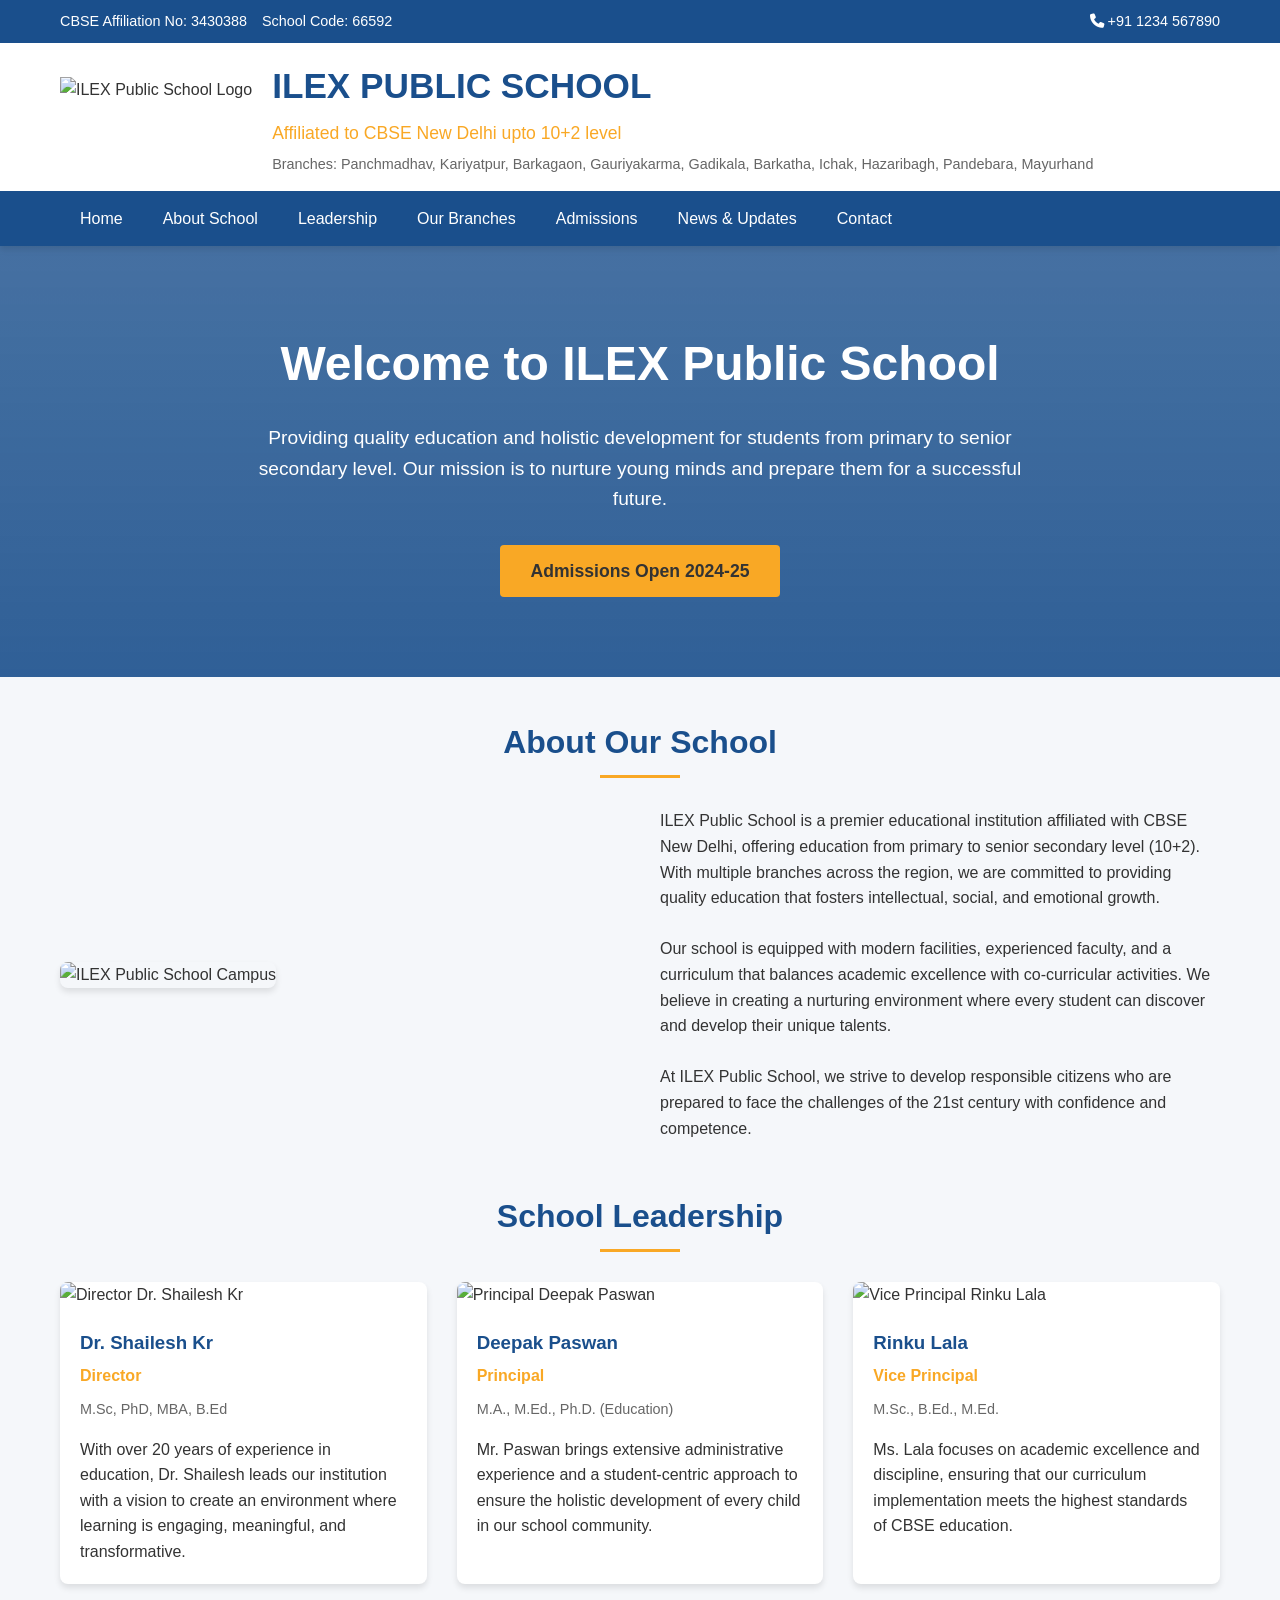
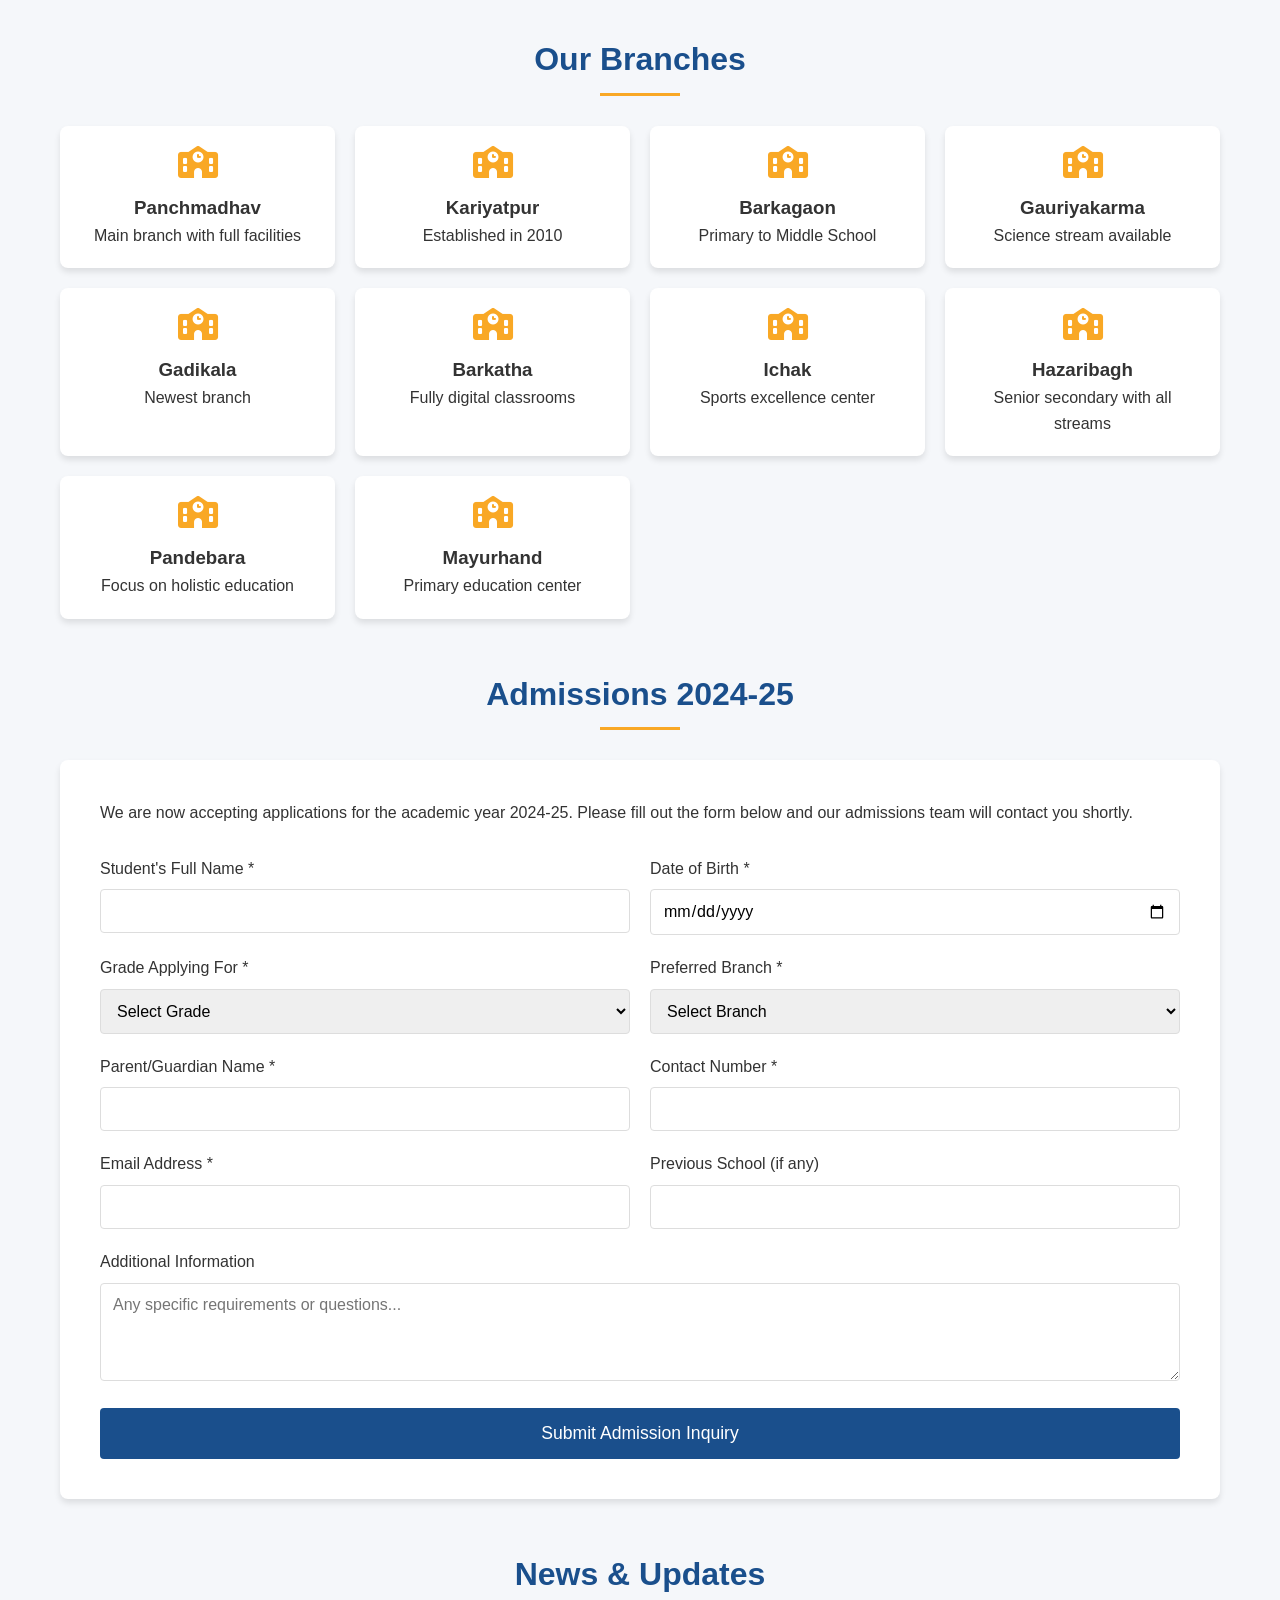
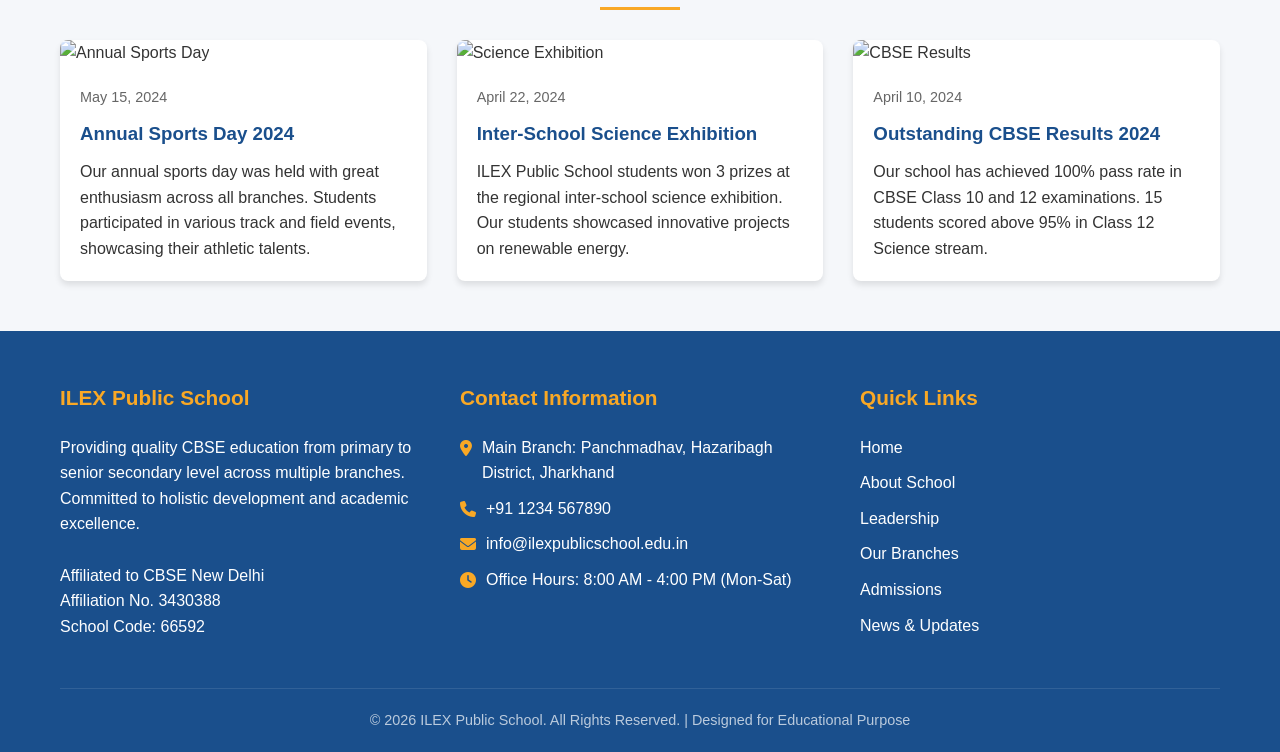
==== async/ILEX/index.html @ afa63951 "Add map functionality and ILEX Public School website structure with styles and scripts" ====
<!DOCTYPE html>
<html lang="en">
<head>
    <meta charset="UTF-8">
    <meta name="viewport" content="width=device-width, initial-scale=1.0">
    <title>ILEX Public School - CBSE Affiliated</title>
    <link rel="stylesheet" href="https://cdnjs.cloudflare.com/ajax/libs/font-awesome/6.4.0/css/all.min.css">
    <link rel="stylesheet" href="style.css">
</head>
<body>
    <!-- Header Section -->
    <header>
        <div class="header-top">
            <div class="container">
                <div class="affiliation-info">
                    <div>CBSE Affiliation No: 3430388</div>
                    <div>School Code: 66592</div>
                </div>
                <div class="contact-top">
                    <i class="fas fa-phone"></i> +91 1234 567890
                </div>
            </div>
        </div>
        
        <div class="container">
            <div class="logo-section">
                <img src="https://cdn.pixabay.com/photo/2017/09/16/19/21/school-2756903_1280.png" alt="ILEX Public School Logo" class="logo">
                <div class="school-info">
                    <h1>ILEX PUBLIC SCHOOL</h1>
                    <h2>Affiliated to CBSE New Delhi upto 10+2 level</h2>
                    <div class="branches">Branches: Panchmadhav, Kariyatpur, Barkagaon, Gauriyakarma, Gadikala, Barkatha, Ichak, Hazaribagh, Pandebara, Mayurhand</div>
                </div>
            </div>
        </div>
        
        <nav>
            <div class="container nav-container">
                <ul class="nav-links" id="navLinks">
                    <li><a href="#home" class="active">Home</a></li>
                    <li><a href="#about">About School</a></li>
                    <li><a href="#leadership">Leadership</a></li>
                    <li><a href="#branches">Our Branches</a></li>
                    <li><a href="#admissions">Admissions</a></li>
                    <li><a href="#news">News & Updates</a></li>
                    <li><a href="#contact">Contact</a></li>
                </ul>
                <button class="mobile-menu-btn" id="mobileMenuBtn">
                    <i class="fas fa-bars"></i>
                </button>
            </div>
        </nav>
    </header>

    <!-- Hero Section -->
    <section class="hero" id="home">
        <div class="container">
            <h1>Welcome to ILEX Public School</h1>
            <p>Providing quality education and holistic development for students from primary to senior secondary level. Our mission is to nurture young minds and prepare them for a successful future.</p>
            <a href="#admissions" class="cta-button">Admissions Open 2024-25</a>
        </div>
    </section>

    <!-- Main Content -->
    <main class="container">
        <!-- About School Section -->
        <section id="about">
            <h2 class="section-title">About Our School</h2>
            <div class="about-school">
                <div>
                    <img src="https://images.unsplash.com/photo-1591123120675-6f7f1aae0e5b?ixlib=rb-4.0.3&ixid=M3wxMjA3fDB8MHxwaG90by1wYWdlfHx8fGVufDB8fHx8fA%3D%3D&auto=format&fit=crop&w=1469&q=80" alt="ILEX Public School Campus" class="school-image">
                </div>
                <div>
                    <p>ILEX Public School is a premier educational institution affiliated with CBSE New Delhi, offering education from primary to senior secondary level (10+2). With multiple branches across the region, we are committed to providing quality education that fosters intellectual, social, and emotional growth.</p>
                    <br>
                    <p>Our school is equipped with modern facilities, experienced faculty, and a curriculum that balances academic excellence with co-curricular activities. We believe in creating a nurturing environment where every student can discover and develop their unique talents.</p>
                    <br>
                    <p>At ILEX Public School, we strive to develop responsible citizens who are prepared to face the challenges of the 21st century with confidence and competence.</p>
                </div>
            </div>
        </section>

        <!-- Leadership Section -->
        <section id="leadership">
            <h2 class="section-title">School Leadership</h2>
            <div class="leadership">
                <div class="leader-card">
                    <img src="https://images.unsplash.com/photo-1582750433449-648ed127bb54?ixlib=rb-4.0.3&ixid=M3wxMjA3fDB8MHxwaG90by1wYWdlfHx8fGVufDB8fHx8fA%3D%3D&auto=format&fit=crop&w=1374&q=80" alt="Director Dr. Shailesh Kr" class="leader-img">
                    <div class="leader-info">
                        <h3>Dr. Shailesh Kr</h3>
                        <div class="leader-role">Director</div>
                        <div class="leader-qualification">M.Sc, PhD, MBA, B.Ed</div>
                        <p>With over 20 years of experience in education, Dr. Shailesh leads our institution with a vision to create an environment where learning is engaging, meaningful, and transformative.</p>
                    </div>
                </div>
                
                <div class="leader-card">
                    <img src="https://images.unsplash.com/photo-1573496359142-b8d87734a5a2?ixlib=rb-4.0.3&ixid=M3wxMjA3fDB8MHxwaG90by1wYWdlfHx8fGVufDB8fHx8fA%3D%3D&auto=format&fit=crop&w=1376&q=80" alt="Principal Deepak Paswan" class="leader-img">
                    <div class="leader-info">
                        <h3>Deepak Paswan</h3>
                        <div class="leader-role">Principal</div>
                        <div class="leader-qualification">M.A., M.Ed., Ph.D. (Education)</div>
                        <p>Mr. Paswan brings extensive administrative experience and a student-centric approach to ensure the holistic development of every child in our school community.</p>
                    </div>
                </div>
                
                <div class="leader-card">
                    <img src="https://images.unsplash.com/photo-1580489944761-15a19d654956?ixlib=rb-4.0.3&ixid=M3wxMjA3fDB8MHxwaG90by1wYWdlfHx8fGVufDB8fHx8fA%3D%3D&auto=format&fit=crop&w=1361&q=80" alt="Vice Principal Rinku Lala" class="leader-img">
                    <div class="leader-info">
                        <h3>Rinku Lala</h3>
                        <div class="leader-role">Vice Principal</div>
                        <div class="leader-qualification">M.Sc., B.Ed., M.Ed.</div>
                        <p>Ms. Lala focuses on academic excellence and discipline, ensuring that our curriculum implementation meets the highest standards of CBSE education.</p>
                    </div>
                </div>
            </div>
        </section>

        <!-- Branches Section -->
        <section id="branches" class="branches-section">
            <h2 class="section-title">Our Branches</h2>
            <div class="branches-grid">
                <div class="branch-item">
                    <i class="fas fa-school"></i>
                    <h3>Panchmadhav</h3>
                    <p>Main branch with full facilities</p>
                </div>
                <div class="branch-item">
                    <i class="fas fa-school"></i>
                    <h3>Kariyatpur</h3>
                    <p>Established in 2010</p>
                </div>
                <div class="branch-item">
                    <i class="fas fa-school"></i>
                    <h3>Barkagaon</h3>
                    <p>Primary to Middle School</p>
                </div>
                <div class="branch-item">
                    <i class="fas fa-school"></i>
                    <h3>Gauriyakarma</h3>
                    <p>Science stream available</p>
                </div>
                <div class="branch-item">
                    <i class="fas fa-school"></i>
                    <h3>Gadikala</h3>
                    <p>Newest branch</p>
                </div>
                <div class="branch-item">
                    <i class="fas fa-school"></i>
                    <h3>Barkatha</h3>
                    <p>Fully digital classrooms</p>
                </div>
                <div class="branch-item">
                    <i class="fas fa-school"></i>
                    <h3>Ichak</h3>
                    <p>Sports excellence center</p>
                </div>
                <div class="branch-item">
                    <i class="fas fa-school"></i>
                    <h3>Hazaribagh</h3>
                    <p>Senior secondary with all streams</p>
                </div>
                <div class="branch-item">
                    <i class="fas fa-school"></i>
                    <h3>Pandebara</h3>
                    <p>Focus on holistic education</p>
                </div>
                <div class="branch-item">
                    <i class="fas fa-school"></i>
                    <h3>Mayurhand</h3>
                    <p>Primary education center</p>
                </div>
            </div>
        </section>

        <!-- Admissions Section -->
        <section id="admissions">
            <h2 class="section-title">Admissions 2024-25</h2>
            <div class="admissions-section">
                <p style="margin-bottom: 30px;">We are now accepting applications for the academic year 2024-25. Please fill out the form below and our admissions team will contact you shortly.</p>
                
                <form id="admissionForm">
                    <div class="form-row">
                        <div class="form-group">
                            <label for="studentName">Student's Full Name *</label>
                            <input type="text" id="studentName" name="studentName" required>
                        </div>
                        <div class="form-group">
                            <label for="dob">Date of Birth *</label>
                            <input type="date" id="dob" name="dob" required>
                        </div>
                    </div>
                    
                    <div class="form-row">
                        <div class="form-group">
                            <label for="grade">Grade Applying For *</label>
                            <select id="grade" name="grade" required>
                                <option value="">Select Grade</option>
                                <option value="nursery">Nursery</option>
                                <option value="kg">KG</option>
                                <option value="1">Grade 1</option>
                                <option value="2">Grade 2</option>
                                <option value="3">Grade 3</option>
                                <option value="4">Grade 4</option>
                                <option value="5">Grade 5</option>
                                <option value="6">Grade 6</option>
                                <option value="7">Grade 7</option>
                                <option value="8">Grade 8</option>
                                <option value="9">Grade 9</option>
                                <option value="10">Grade 10</option>
                                <option value="11">Grade 11 (Science/Commerce)</option>
                                <option value="12">Grade 12 (Science/Commerce)</option>
                            </select>
                        </div>
                        <div class="form-group">
                            <label for="branch">Preferred Branch *</label>
                            <select id="branch" name="branch" required>
                                <option value="">Select Branch</option>
                                <option value="panchmadhav">Panchmadhav</option>
                                <option value="kariyatpur">Kariyatpur</option>
                                <option value="barkagaon">Barkagaon</option>
                                <option value="gauriyakarma">Gauriyakarma</option>
                                <option value="gadikala">Gadikala</option>
                                <option value="barkatha">Barkatha</option>
                                <option value="ichak">Ichak</option>
                                <option value="hazaribagh">Hazaribagh</option>
                                <option value="pandebara">Pandebara</option>
                                <option value="mayurhand">Mayurhand</option>
                            </select>
                        </div>
                    </div>
                    
                    <div class="form-row">
                        <div class="form-group">
                            <label for="parentName">Parent/Guardian Name *</label>
                            <input type="text" id="parentName" name="parentName" required>
                        </div>
                        <div class="form-group">
                            <label for="phone">Contact Number *</label>
                            <input type="tel" id="phone" name="phone" required>
                        </div>
                    </div>
                    
                    <div class="form-row">
                        <div class="form-group">
                            <label for="email">Email Address *</label>
                            <input type="email" id="email" name="email" required>
                        </div>
                        <div class="form-group">
                            <label for="previousSchool">Previous School (if any)</label>
                            <input type="text" id="previousSchool" name="previousSchool">
                        </div>
                    </div>
                    
                    <div class="form-group">
                        <label for="message">Additional Information</label>
                        <textarea id="message" name="message" rows="4" placeholder="Any specific requirements or questions..."></textarea>
                    </div>
                    
                    <button type="submit" class="submit-btn">Submit Admission Inquiry</button>
                </form>
            </div>
        </section>

        <!-- News & Updates Section -->
        <section id="news" class="news-section">
            <h2 class="section-title">News & Updates</h2>
            <div class="news-grid">
                <div class="news-card">
                    <img src="https://images.unsplash.com/photo-1503676260728-1c00da094a0b?ixlib=rb-4.0.3&ixid=M3wxMjA3fDB8MHxwaG90by1wYWdlfHx8fGVufDB8fHx8fA%3D%3D&auto=format&fit=crop&w=1422&q=80" alt="Annual Sports Day" class="news-img">
                    <div class="news-content">
                        <div class="news-date">May 15, 2024</div>
                        <h3 class="news-title">Annual Sports Day 2024</h3>
                        <p>Our annual sports day was held with great enthusiasm across all branches. Students participated in various track and field events, showcasing their athletic talents.</p>
                    </div>
                </div>
                
                <div class="news-card">
                    <img src="https://images.unsplash.com/photo-1523580494863-6f3031224c94?ixlib=rb-4.0.3&ixid=M3wxMjA3fDB8MHxwaG90by1wYWdlfHx8fGVufDB8fHx8fA%3D%3D&auto=format&fit=crop&w=1470&q=80" alt="Science Exhibition" class="news-img">
                    <div class="news-content">
                        <div class="news-date">April 22, 2024</div>
                        <h3 class="news-title">Inter-School Science Exhibition</h3>
                        <p>ILEX Public School students won 3 prizes at the regional inter-school science exhibition. Our students showcased innovative projects on renewable energy.</p>
                    </div>
                </div>
                
                <div class="news-card">
                    <img src="https://images.unsplash.com/photo-1591123120675-6f7f1aae0e5b?ixlib=rb-4.0.3&ixid=M3wxMjA3fDB8MHxwaG90by1wYWdlfHx8fGVufDB8fHx8fA%3D%3D&auto=format&fit=crop&w=1469&q=80" alt="CBSE Results" class="news-img">
                    <div class="news-content">
                        <div class="news-date">April 10, 2024</div>
                        <h3 class="news-title">Outstanding CBSE Results 2024</h3>
                        <p>Our school has achieved 100% pass rate in CBSE Class 10 and 12 examinations. 15 students scored above 95% in Class 12 Science stream.</p>
                    </div>
                </div>
            </div>
        </section>
    </main>

    <!-- Footer -->
    <footer id="contact">
        <div class="container">
            <div class="footer-content">
                <div class="footer-section">
                    <h3>ILEX Public School</h3>
                    <p>Providing quality CBSE education from primary to senior secondary level across multiple branches. Committed to holistic development and academic excellence.</p>
                    <br>
                    <p>Affiliated to CBSE New Delhi</p>
                    <p>Affiliation No. 3430388</p>
                    <p>School Code: 66592</p>
                </div>
                
                <div class="footer-section">
                    <h3>Contact Information</h3>
                    <ul class="contact-info">
                        <li><i class="fas fa-map-marker-alt"></i> Main Branch: Panchmadhav, Hazaribagh District, Jharkhand</li>
                        <li><i class="fas fa-phone"></i> +91 1234 567890</li>
                        <li><i class="fas fa-envelope"></i> info@ilexpublicschool.edu.in</li>
                        <li><i class="fas fa-clock"></i> Office Hours: 8:00 AM - 4:00 PM (Mon-Sat)</li>
                    </ul>
                </div>
                
                <div class="footer-section">
                    <h3>Quick Links</h3>
                    <ul class="quick-links">
                        <li><a href="#home">Home</a></li>
                        <li><a href="#about">About School</a></li>
                        <li><a href="#leadership">Leadership</a></li>
                        <li><a href="#branches">Our Branches</a></li>
                        <li><a href="#admissions">Admissions</a></li>
                        <li><a href="#news">News & Updates</a></li>
                    </ul>
                </div>
            </div>
            
            <div class="copyright">
                <p>&copy; 2026 ILEX Public School. All Rights Reserved. | Designed for Educational Purpose</p>
            </div>
        </div>
    </footer>
    <script src="script.js"></script>
</body>
</html>
---- async/ILEX/style.css ----
* {
            margin: 0;
            padding: 0;
            box-sizing: border-box;
            font-family: 'Segoe UI', Tahoma, Geneva, Verdana, sans-serif;
        }

        :root {
            --primary: #1a4f8c;
            --secondary: #f9a825;
            --light: #f5f7fa;
            --dark: #333;
            --gray: #666;
            --shadow: 0 4px 6px rgba(0, 0, 0, 0.1);
        }

        body {
            line-height: 1.6;
            color: var(--dark);
            background-color: var(--light);
        }

        .container {
            width: 100%;
            max-width: 1200px;
            margin: 0 auto;
            padding: 0 20px;
        }

        /* Header Styles */
        header {
            background-color: white;
            box-shadow: var(--shadow);
            position: sticky;
            top: 0;
            z-index: 1000;
        }

        .header-top {
            background-color: var(--primary);
            color: white;
            padding: 10px 0;
            font-size: 0.9rem;
        }

        .header-top .container {
            display: flex;
            justify-content: space-between;
            align-items: center;
        }

        .affiliation-info {
            display: flex;
            flex-wrap: wrap;
            gap: 15px;
        }

        .logo-section {
            display: flex;
            align-items: center;
            padding: 15px 0;
        }

        .logo {
            height: 80px;
            margin-right: 20px;
        }

        .school-info h1 {
            color: var(--primary);
            font-size: 2.2rem;
            margin-bottom: 5px;
        }

        .school-info h2 {
            color: var(--secondary);
            font-size: 1.1rem;
            font-weight: 500;
        }

        .branches {
            color: var(--gray);
            font-size: 0.9rem;
            margin-top: 5px;
        }

        /* Navigation */
        nav {
            background-color: var(--primary);
        }

        .nav-container {
            display: flex;
            justify-content: space-between;
            align-items: center;
        }

        .nav-links {
            display: flex;
            list-style: none;
        }

        .nav-links li {
            position: relative;
        }

        .nav-links a {
            color: white;
            text-decoration: none;
            padding: 15px 20px;
            display: block;
            transition: all 0.3s ease;
        }

        .nav-links a:hover {
            background-color: rgba(255, 255, 255, 0.1);
        }

        .nav-links .active {
            background-color: var(--secondary);
            color: var(--dark);
        }

        .mobile-menu-btn {
            display: none;
            background: none;
            border: none;
            color: white;
            font-size: 1.5rem;
            cursor: pointer;
        }

        /* Hero Section */
        .hero {
            background: linear-gradient(rgba(26, 79, 140, 0.8), rgba(26, 79, 140, 0.9)), url('https://images.unsplash.com/photo-1523050854058-8df90110c9f1?ixlib=rb-4.0.3&ixid=M3wxMjA3fDB8MHxwaG90by1wYWdlfHx8fGVufDB8fHx8fA%3D%3D&auto=format&fit=crop&w=1470&q=80');
            background-size: cover;
            background-position: center;
            color: white;
            text-align: center;
            padding: 80px 20px;
            margin-bottom: 40px;
        }

        .hero h1 {
            font-size: 3rem;
            margin-bottom: 20px;
        }

        .hero p {
            font-size: 1.2rem;
            max-width: 800px;
            margin: 0 auto 30px;
        }

        .cta-button {
            display: inline-block;
            background-color: var(--secondary);
            color: var(--dark);
            padding: 12px 30px;
            border-radius: 4px;
            text-decoration: none;
            font-weight: bold;
            font-size: 1.1rem;
            transition: all 0.3s ease;
        }

        .cta-button:hover {
            background-color: white;
            transform: translateY(-3px);
        }

        /* Main Content */
        .section-title {
            color: var(--primary);
            text-align: center;
            margin: 40px 0 30px;
            font-size: 2rem;
            position: relative;
            padding-bottom: 10px;
        }

        .section-title::after {
            content: '';
            position: absolute;
            bottom: 0;
            left: 50%;
            transform: translateX(-50%);
            width: 80px;
            height: 3px;
            background-color: var(--secondary);
        }

        /* About School */
        .about-school {
            display: grid;
            grid-template-columns: 1fr 1fr;
            gap: 40px;
            align-items: center;
            margin-bottom: 50px;
        }

        .school-image {
            width: 100%;
            border-radius: 8px;
            box-shadow: var(--shadow);
        }

        /* Leadership Section */
        .leadership {
            display: grid;
            grid-template-columns: repeat(auto-fit, minmax(300px, 1fr));
            gap: 30px;
            margin-bottom: 50px;
        }

        .leader-card {
            background-color: white;
            border-radius: 8px;
            overflow: hidden;
            box-shadow: var(--shadow);
            transition: transform 0.3s ease;
        }

        .leader-card:hover {
            transform: translateY(-10px);
        }

        .leader-img {
            width: 100%;
            height: 300px;
            object-fit: cover;
        }

        .leader-info {
            padding: 20px;
        }

        .leader-info h3 {
            color: var(--primary);
            margin-bottom: 5px;
        }

        .leader-role {
            color: var(--secondary);
            font-weight: 600;
            margin-bottom: 10px;
        }

        .leader-qualification {
            color: var(--gray);
            font-size: 0.9rem;
            margin-bottom: 15px;
        }

        /* Branches Section */
        .branches-section {
            margin-bottom: 50px;
        }

        .branches-grid {
            display: grid;
            grid-template-columns: repeat(auto-fill, minmax(250px, 1fr));
            gap: 20px;
        }

        .branch-item {
            background-color: white;
            padding: 20px;
            border-radius: 8px;
            box-shadow: var(--shadow);
            text-align: center;
            transition: all 0.3s ease;
        }

        .branch-item:hover {
            background-color: var(--primary);
            color: white;
        }

        .branch-item i {
            color: var(--secondary);
            font-size: 2rem;
            margin-bottom: 15px;
        }

        /* Admissions Form */
        .admissions-section {
            background-color: white;
            padding: 40px;
            border-radius: 8px;
            box-shadow: var(--shadow);
            margin-bottom: 50px;
        }

        .form-group {
            margin-bottom: 20px;
        }

        .form-group label {
            display: block;
            margin-bottom: 8px;
            color: var(--dark);
            font-weight: 500;
        }

        .form-group input,
        .form-group select,
        .form-group textarea {
            width: 100%;
            padding: 12px;
            border: 1px solid #ddd;
            border-radius: 4px;
            font-size: 1rem;
        }

        .form-row {
            display: grid;
            grid-template-columns: 1fr 1fr;
            gap: 20px;
        }

        .submit-btn {
            background-color: var(--primary);
            color: white;
            border: none;
            padding: 15px 30px;
            border-radius: 4px;
            font-size: 1.1rem;
            cursor: pointer;
            transition: background-color 0.3s ease;
            width: 100%;
        }

        .submit-btn:hover {
            background-color: #0d3a6c;
        }

        /* News & Updates */
        .news-section {
            margin-bottom: 50px;
        }

        .news-grid {
            display: grid;
            grid-template-columns: repeat(auto-fill, minmax(350px, 1fr));
            gap: 30px;
        }

        .news-card {
            background-color: white;
            border-radius: 8px;
            overflow: hidden;
            box-shadow: var(--shadow);
        }

        .news-img {
            width: 100%;
            height: 200px;
            object-fit: cover;
        }

        .news-content {
            padding: 20px;
        }

        .news-date {
            color: var(--gray);
            font-size: 0.9rem;
            margin-bottom: 10px;
        }

        .news-title {
            color: var(--primary);
            margin-bottom: 10px;
        }

        /* Footer */
        footer {
            background-color: var(--primary);
            color: white;
            padding: 50px 0 20px;
        }

        .footer-content {
            display: grid;
            grid-template-columns: repeat(auto-fit, minmax(250px, 1fr));
            gap: 40px;
            margin-bottom: 40px;
        }

        .footer-section h3 {
            color: var(--secondary);
            margin-bottom: 20px;
            font-size: 1.3rem;
        }

        .contact-info {
            list-style: none;
        }

        .contact-info li {
            margin-bottom: 10px;
            display: flex;
            align-items: flex-start;
        }

        .contact-info i {
            margin-right: 10px;
            color: var(--secondary);
            margin-top: 5px;
        }

        .quick-links {
            list-style: none;
        }

        .quick-links li {
            margin-bottom: 10px;
        }

        .quick-links a {
            color: white;
            text-decoration: none;
            transition: color 0.3s ease;
        }

        .quick-links a:hover {
            color: var(--secondary);
        }

        .copyright {
            text-align: center;
            padding-top: 20px;
            border-top: 1px solid rgba(255, 255, 255, 0.1);
            font-size: 0.9rem;
            color: rgba(255, 255, 255, 0.7);
        }

        /* Responsive Design */
        @media (max-width: 992px) {
            .about-school {
                grid-template-columns: 1fr;
            }
            
            .form-row {
                grid-template-columns: 1fr;
            }
        }

        @media (max-width: 768px) {
            .nav-links {
                display: none;
                position: absolute;
                top: 100%;
                left: 0;
                width: 100%;
                background-color: var(--primary);
                flex-direction: column;
                box-shadow: var(--shadow);
            }
            
            .nav-links.active {
                display: flex;
            }
            
            .mobile-menu-btn {
                display: block;
            }
            
            .hero h1 {
                font-size: 2.2rem;
            }
            
            .section-title {
                font-size: 1.8rem;
            }
        }

        @media (max-width: 576px) {
            .header-top .container {
                flex-direction: column;
                align-items: flex-start;
                gap: 10px;
            }
            
            .logo-section {
                flex-direction: column;
                text-align: center;
            }
            
            .logo {
                margin-right: 0;
                margin-bottom: 15px;
            }
            
            .hero {
                padding: 50px 20px;
            }
            
            .admissions-section {
                padding: 20px;
            }
        }
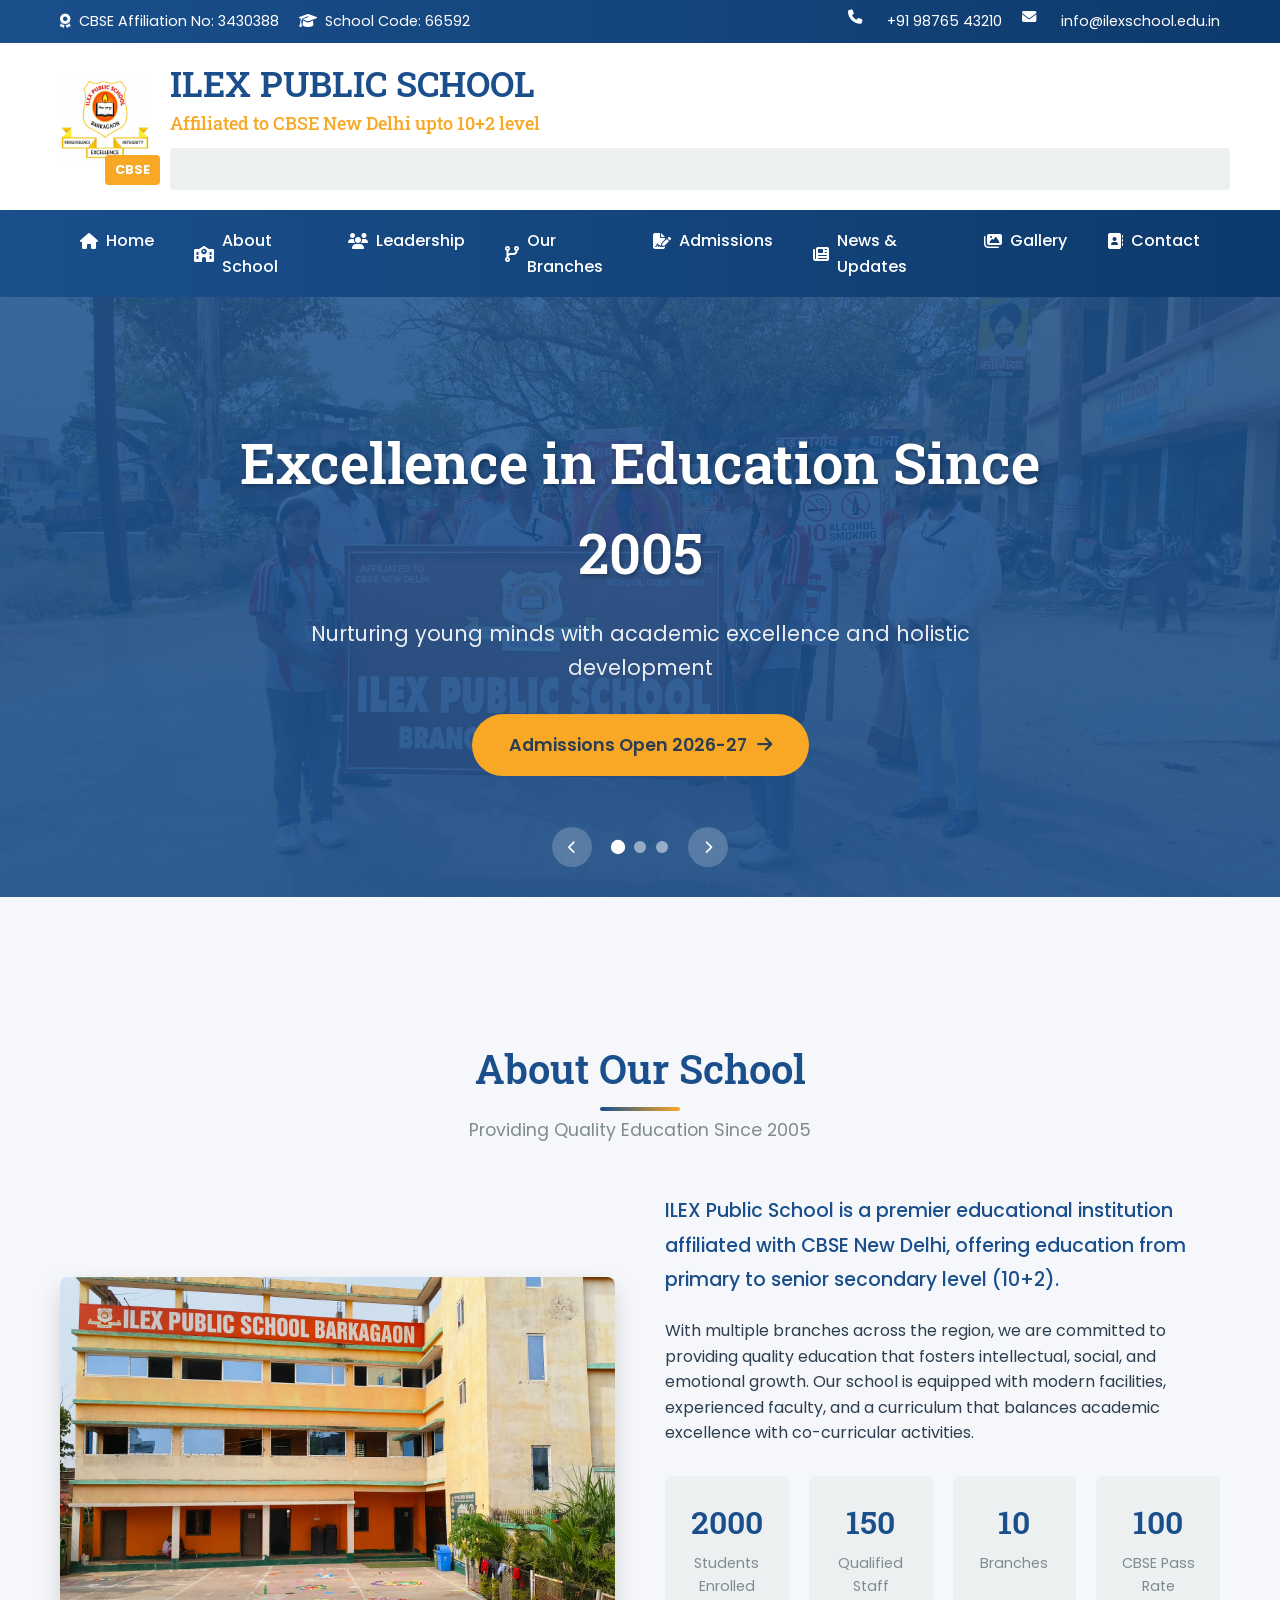
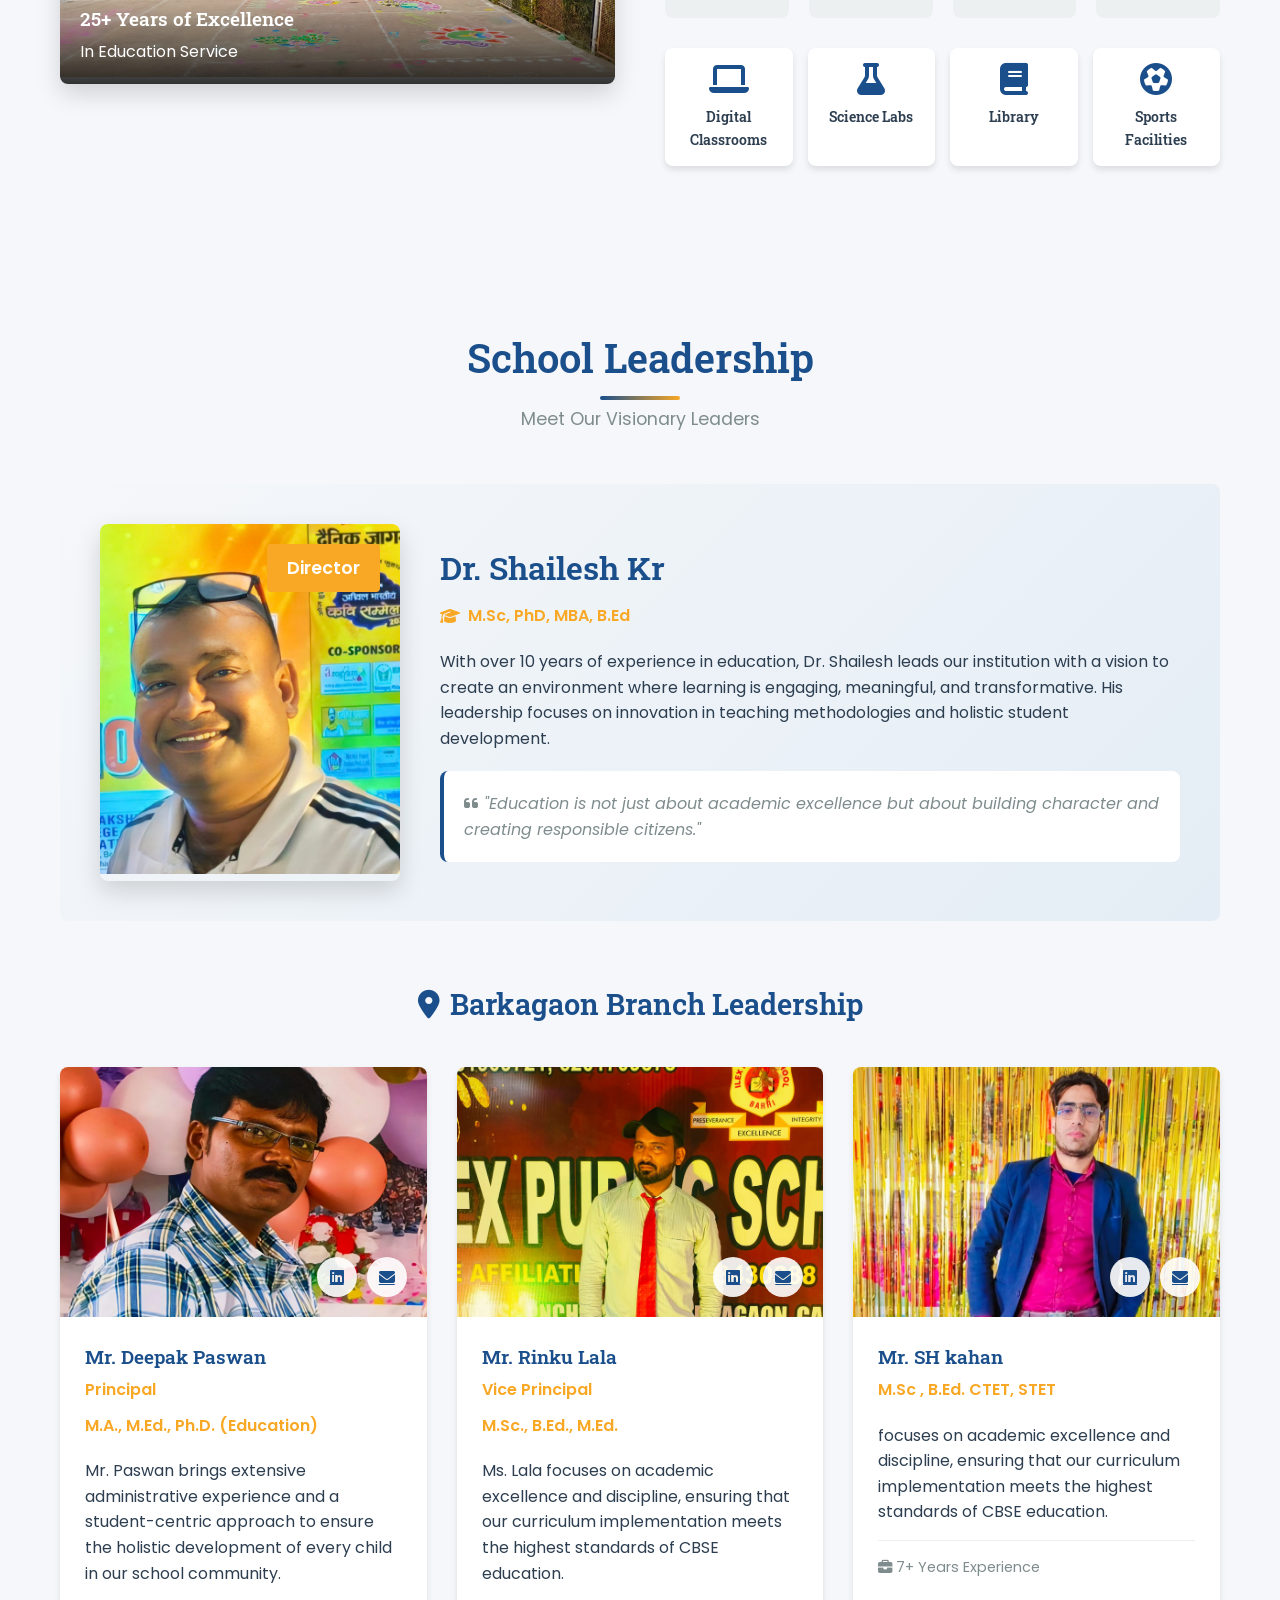
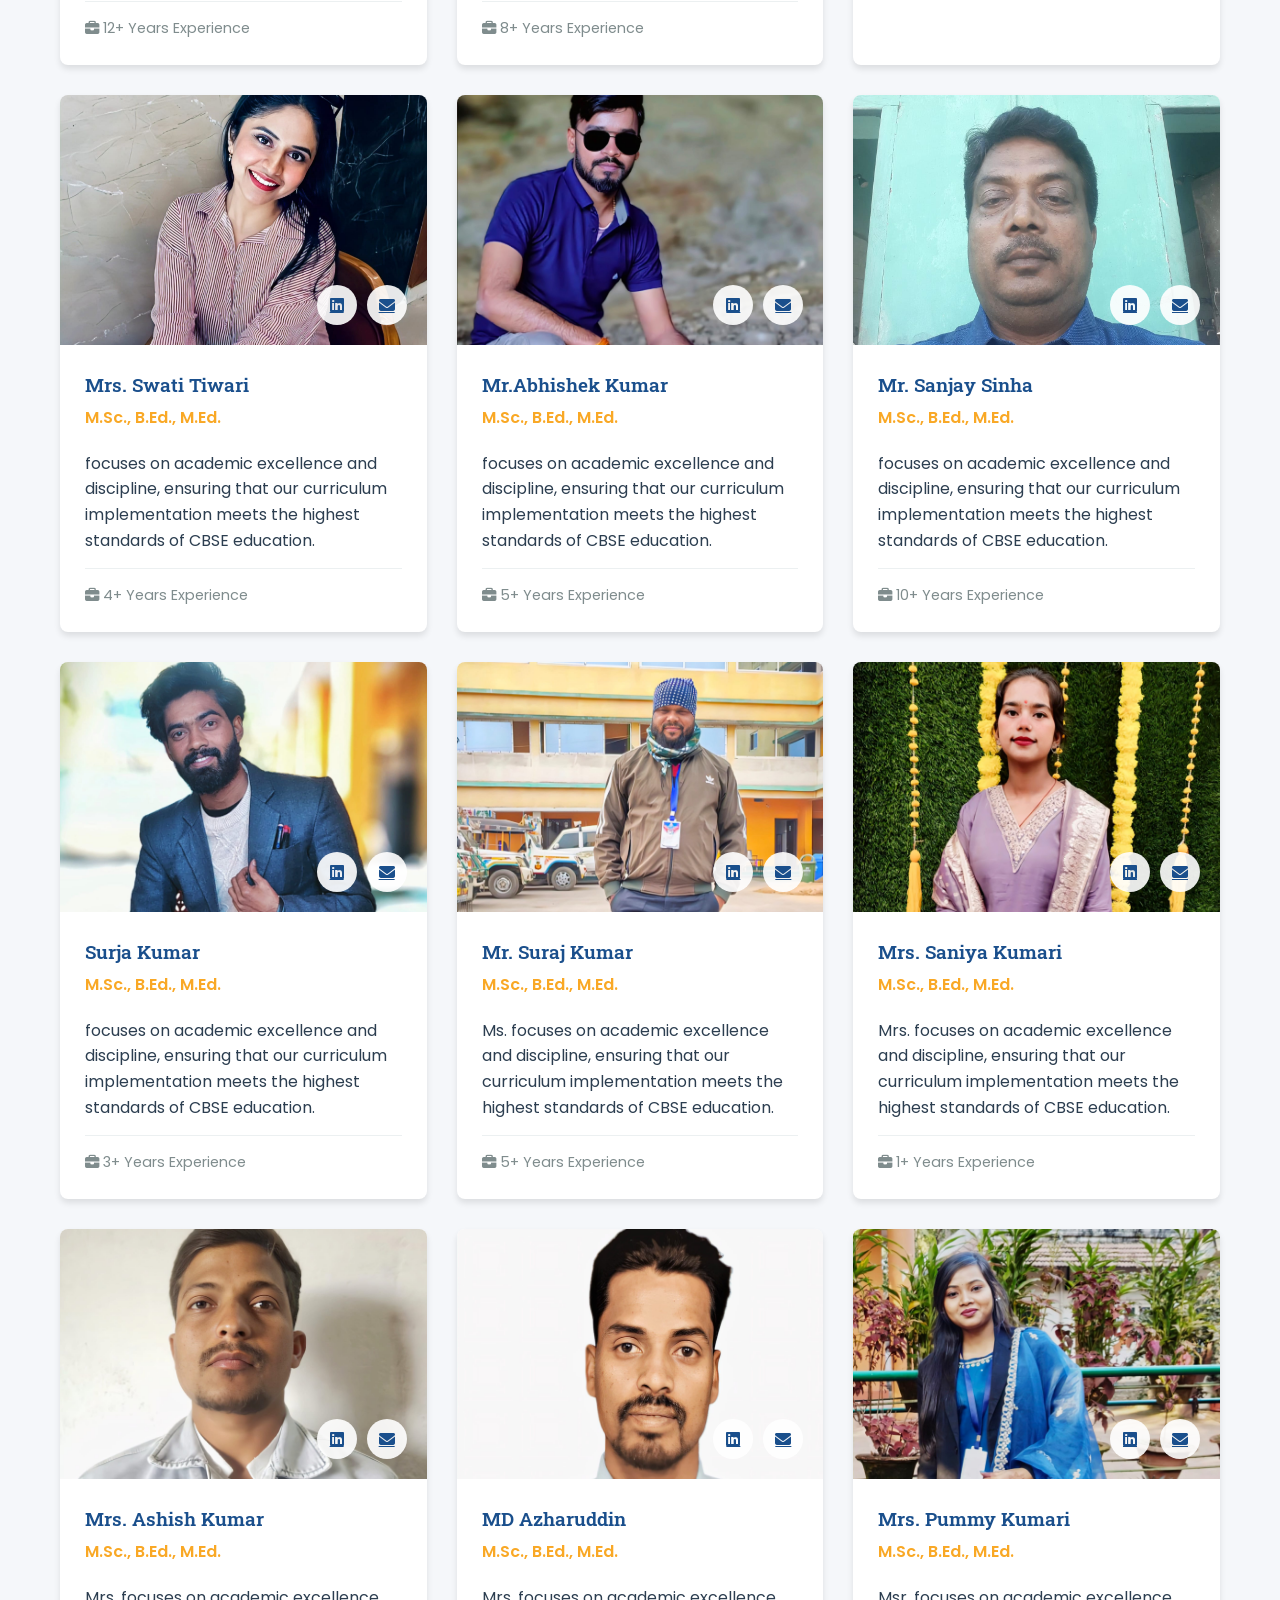
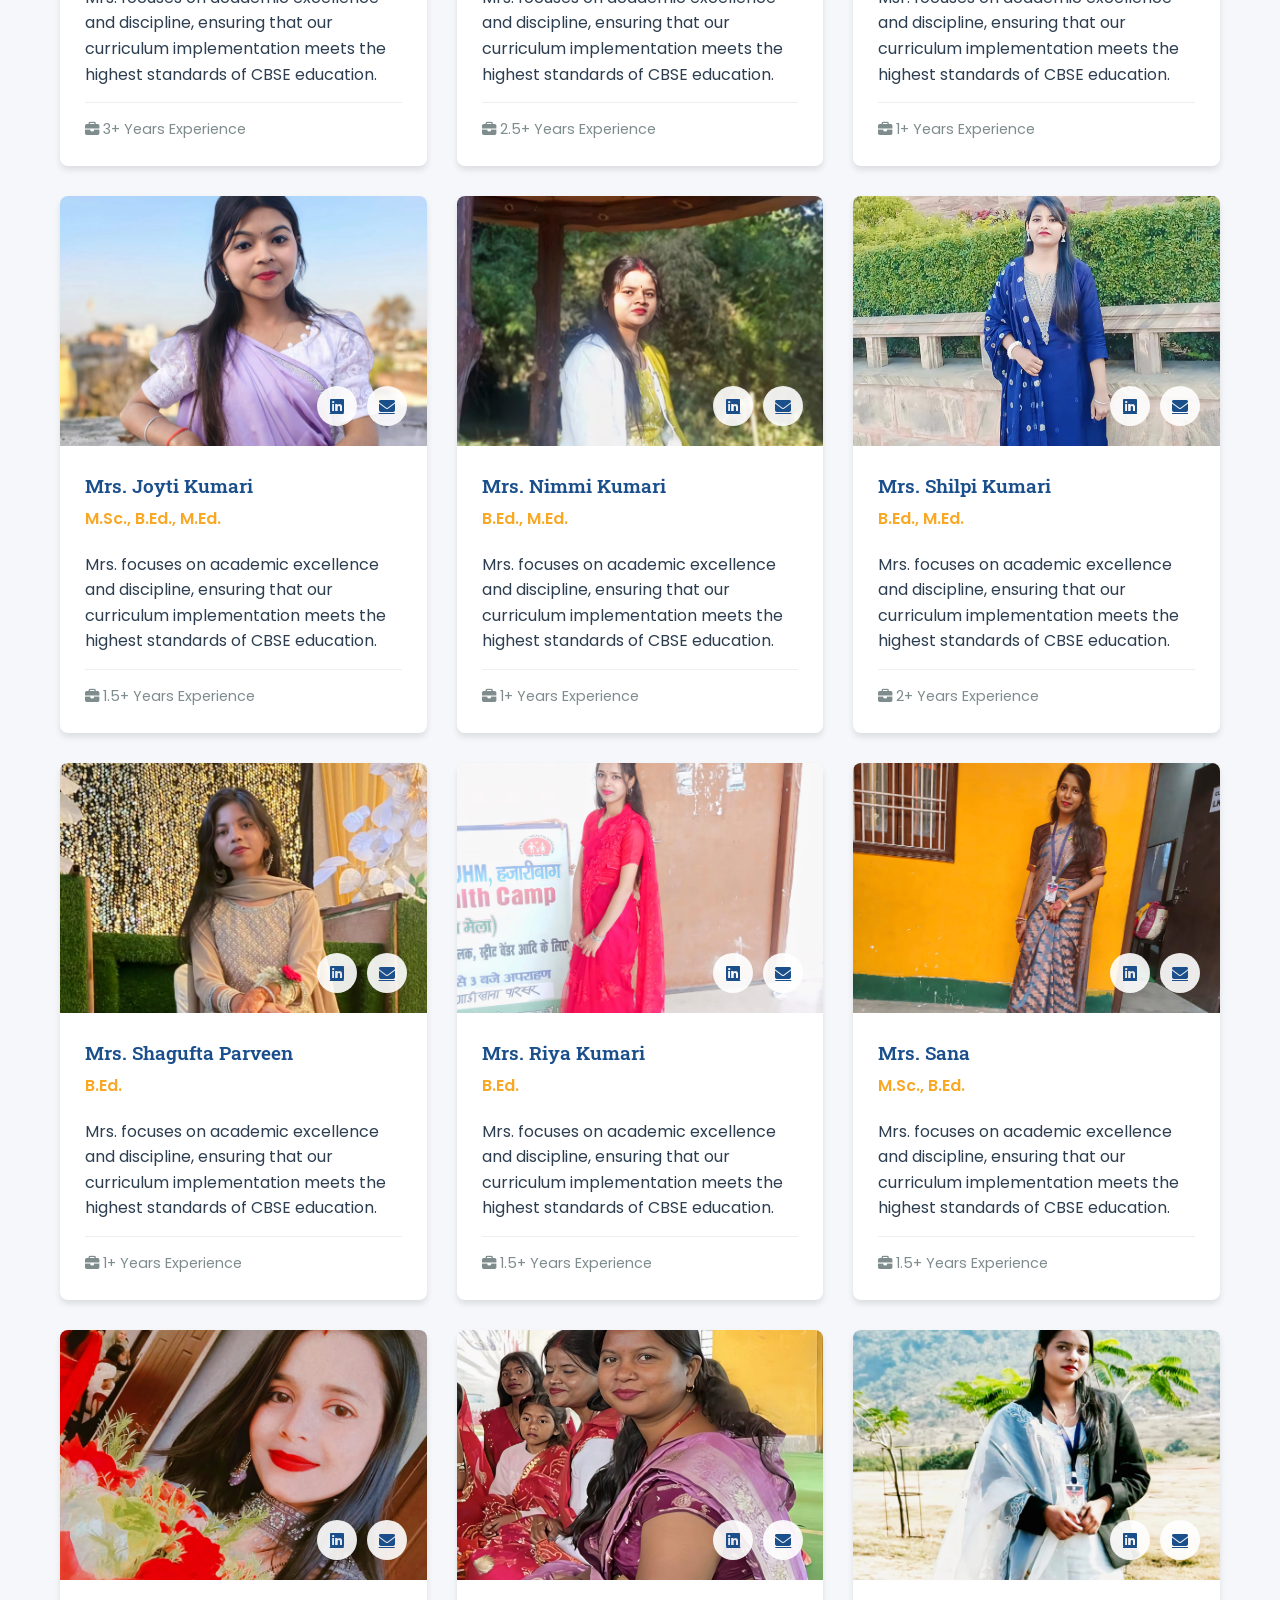
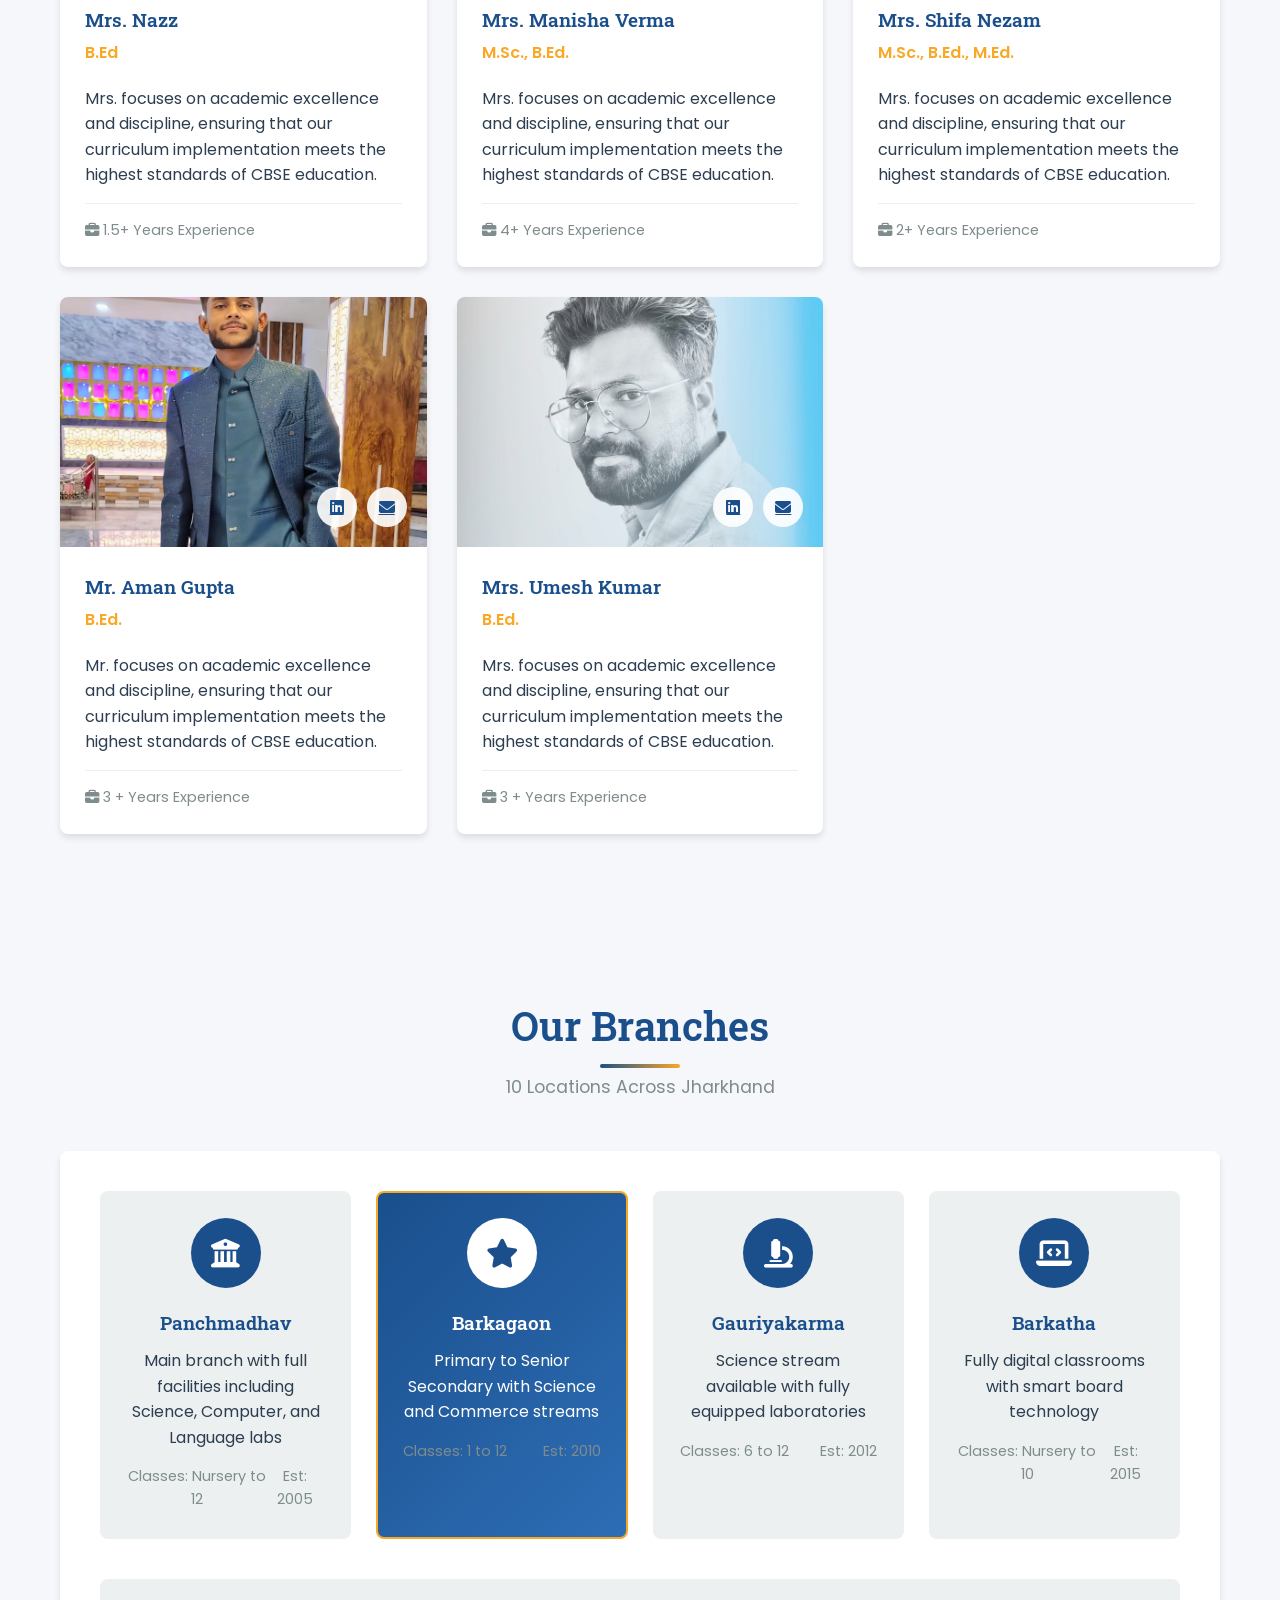
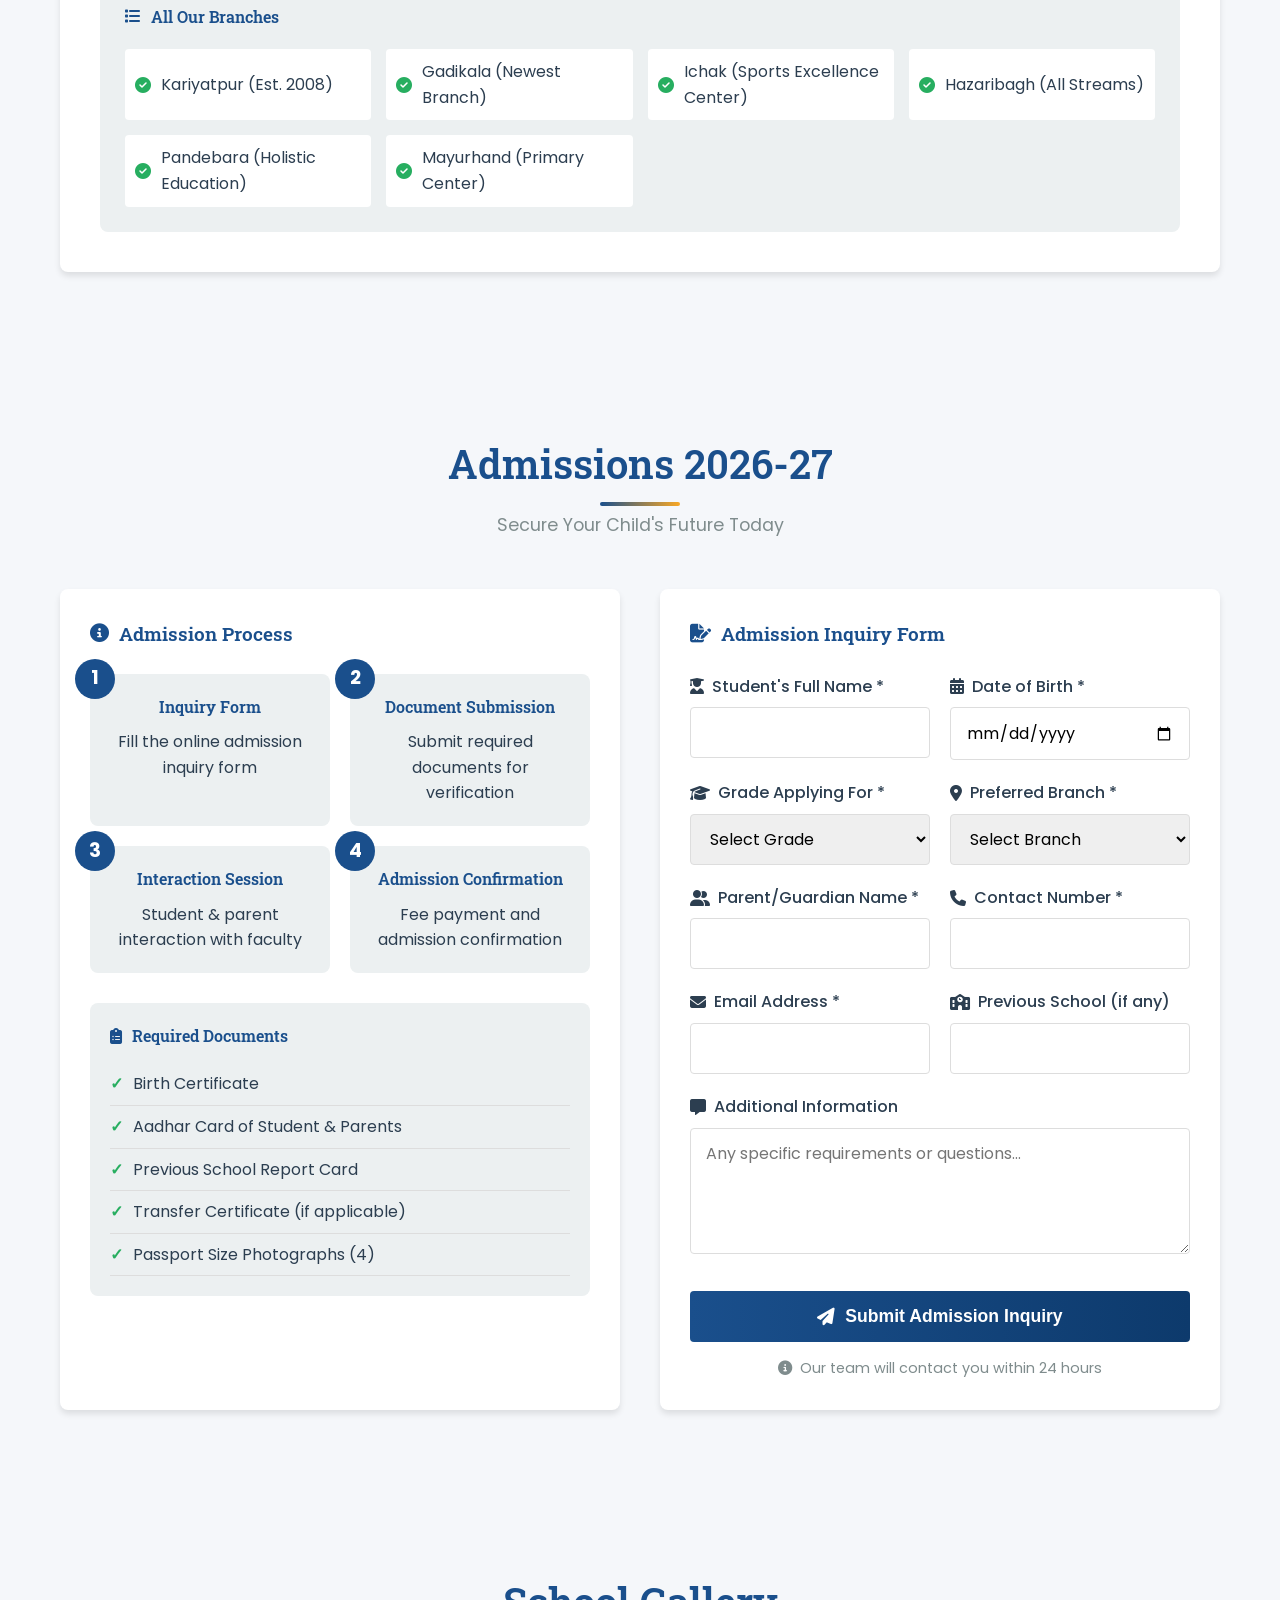
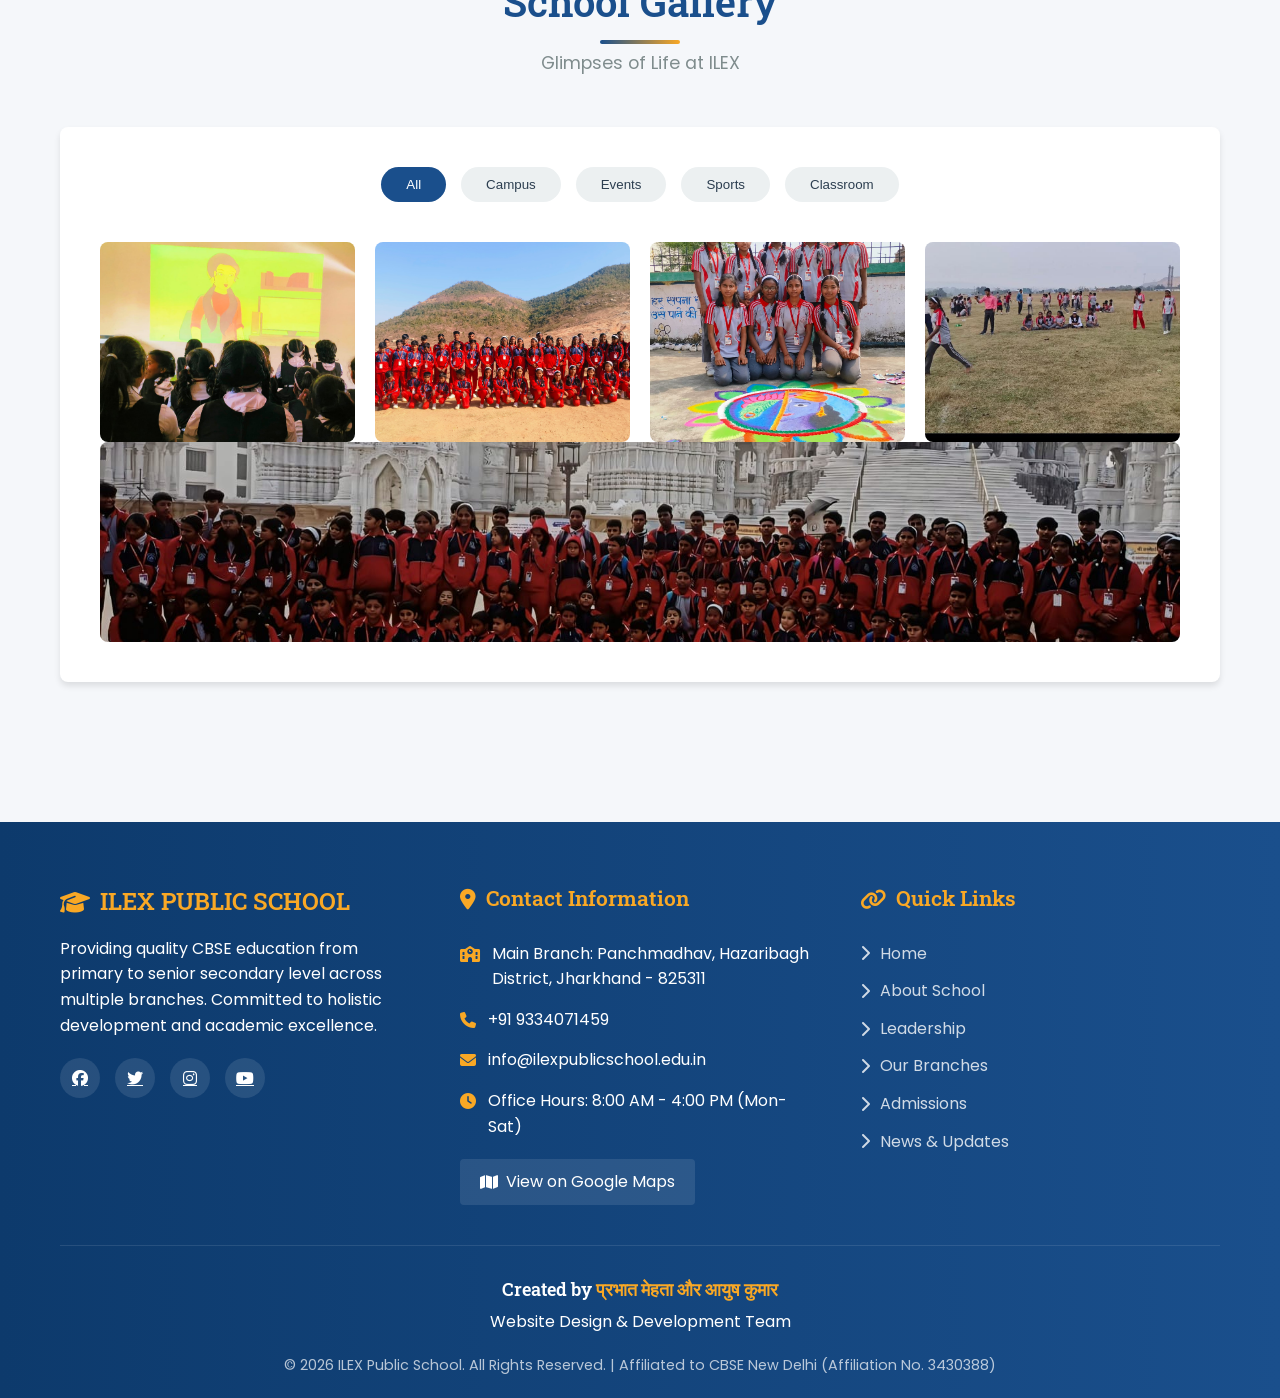
==== commit c5a866ae: "Refactor code structure for improved readability and maintainability" ====
--- a/async/ILEX/index.html
+++ b/async/ILEX/index.html
@@ -6,6 +6,9 @@
     <title>ILEX Public School - CBSE Affiliated</title>
     <link rel="stylesheet" href="https://cdnjs.cloudflare.com/ajax/libs/font-awesome/6.4.0/css/all.min.css">
     <link rel="stylesheet" href="style.css">
+    <link rel="preconnect" href="https://fonts.googleapis.com">
+    <link rel="preconnect" href="https://fonts.gstatic.com" crossorigin>
+    <link href="https://fonts.googleapis.com/css2?family=Poppins:wght@300;400;500;600;700&family=Roboto+Slab:wght@400;500;600;700&display=swap" rel="stylesheet">
 </head>
 <body>
     <!-- Header Section -->
@@ -13,22 +16,32 @@
         <div class="header-top">
             <div class="container">
                 <div class="affiliation-info">
-                    <div>CBSE Affiliation No: 3430388</div>
-                    <div>School Code: 66592</div>
+                    <div><i class="fas fa-award"></i> CBSE Affiliation No: 3430388</div>
+                    <div><i class="fas fa-graduation-cap"></i> School Code: 66592</div>
                 </div>
                 <div class="contact-top">
-                    <i class="fas fa-phone"></i> +91 1234 567890
+                    <i class="fas fa-phone"></i> +91 98765 43210
+                    <i class="fas fa-envelope"></i> info@ilexschool.edu.in
                 </div>
             </div>
         </div>
         
         <div class="container">
             <div class="logo-section">
-                <img src="https://cdn.pixabay.com/photo/2017/09/16/19/21/school-2756903_1280.png" alt="ILEX Public School Logo" class="logo">
+                <div class="logo-container">
+                    <img src="img/logo.png" alt="ILEX Public School Logo" class="logo">
+                    <div class="logo-badge">CBSE</div>
+                </div>
                 <div class="school-info">
                     <h1>ILEX PUBLIC SCHOOL</h1>
                     <h2>Affiliated to CBSE New Delhi upto 10+2 level</h2>
-                    <div class="branches">Branches: Panchmadhav, Kariyatpur, Barkagaon, Gauriyakarma, Gadikala, Barkatha, Ichak, Hazaribagh, Pandebara, Mayurhand</div>
+                    <div class="branches">
+                        <div class="marquee-container">
+                            <div class="marquee-content">
+                                <span>Branches:</span> Panchmadhav • Kariyatpur • Barkagaon • Gauriyakarma • Gadikala • Barkatha • Ichak • Hazaribagh • Pandebara • Mayurhand
+                            </div>
+                        </div>
+                    </div>
                 </div>
             </div>
         </div>
@@ -36,13 +49,14 @@
         <nav>
             <div class="container nav-container">
                 <ul class="nav-links" id="navLinks">
-                    <li><a href="#home" class="active">Home</a></li>
-                    <li><a href="#about">About School</a></li>
-                    <li><a href="#leadership">Leadership</a></li>
-                    <li><a href="#branches">Our Branches</a></li>
-                    <li><a href="#admissions">Admissions</a></li>
-                    <li><a href="#news">News & Updates</a></li>
-                    <li><a href="#contact">Contact</a></li>
+                    <li><a href="#home" class="active"><i class="fas fa-home"></i> Home</a></li>
+                    <li><a href="#about"><i class="fas fa-school"></i> About School</a></li>
+                    <li><a href="#leadership"><i class="fas fa-users"></i> Leadership</a></li>
+                    <li><a href="#branches"><i class="fas fa-code-branch"></i> Our Branches</a></li>
+                    <li><a href="#admissions"><i class="fas fa-file-signature"></i> Admissions</a></li>
+                    <li><a href="#news"><i class="fas fa-newspaper"></i> News & Updates</a></li>
+                    <li><a href="#gallery"><i class="fas fa-images"></i> Gallery</a></li>
+                    <li><a href="#contact"><i class="fas fa-address-book"></i> Contact</a></li>
                 </ul>
                 <button class="mobile-menu-btn" id="mobileMenuBtn">
                     <i class="fas fa-bars"></i>
@@ -53,242 +67,842 @@
 
     <!-- Hero Section -->
     <section class="hero" id="home">
-        <div class="container">
-            <h1>Welcome to ILEX Public School</h1>
-            <p>Providing quality education and holistic development for students from primary to senior secondary level. Our mission is to nurture young minds and prepare them for a successful future.</p>
-            <a href="#admissions" class="cta-button">Admissions Open 2024-25</a>
+        <div class="hero-slider">
+            <div class="slide active">
+                <div class="slide-content">
+                    <h1>Excellence in Education Since 2005</h1>
+                    <p>Nurturing young minds with academic excellence and holistic development</p>
+                    <a href="#admissions" class="cta-button">Admissions Open 2026-27 <i class="fas fa-arrow-right"></i></a>
+                </div>
+            </div>
+            <div class="slide">
+                <div class="slide-content">
+                    <h1>CBSE Affiliated Education</h1>
+                    <p>Quality education from primary to senior secondary level</p>
+                    <a href="#about" class="cta-button">Learn More <i class="fas fa-arrow-right"></i></a>
+                </div>
+            </div>
+            <div class="slide">
+                <div class="slide-content">
+                    <h1>10 Branches Across Jharkhand</h1>
+                    <p>Providing accessible quality education to rural and urban communities</p>
+                    <a href="#branches" class="cta-button">Our Locations <i class="fas fa-arrow-right"></i></a>
+                </div>
+            </div>
+        </div>
+        <div class="slider-controls">
+            <button class="slider-prev"><i class="fas fa-chevron-left"></i></button>
+            <div class="slider-dots">
+                <span class="dot active"></span>
+                <span class="dot"></span>
+                <span class="dot"></span>
+            </div>
+            <button class="slider-next"><i class="fas fa-chevron-right"></i></button>
         </div>
     </section>
 
     <!-- Main Content -->
     <main class="container">
         <!-- About School Section -->
-        <section id="about">
+        <section id="about" class="section-padding">
             <h2 class="section-title">About Our School</h2>
+            <p class="section-subtitle">Providing Quality Education Since 2005</p>
+            
             <div class="about-school">
-                <div>
-                    <img src="https://images.unsplash.com/photo-1591123120675-6f7f1aae0e5b?ixlib=rb-4.0.3&ixid=M3wxMjA3fDB8MHxwaG90by1wYWdlfHx8fGVufDB8fHx8fA%3D%3D&auto=format&fit=crop&w=1469&q=80" alt="ILEX Public School Campus" class="school-image">
-                </div>
-                <div>
-                    <p>ILEX Public School is a premier educational institution affiliated with CBSE New Delhi, offering education from primary to senior secondary level (10+2). With multiple branches across the region, we are committed to providing quality education that fosters intellectual, social, and emotional growth.</p>
-                    <br>
-                    <p>Our school is equipped with modern facilities, experienced faculty, and a curriculum that balances academic excellence with co-curricular activities. We believe in creating a nurturing environment where every student can discover and develop their unique talents.</p>
-                    <br>
-                    <p>At ILEX Public School, we strive to develop responsible citizens who are prepared to face the challenges of the 21st century with confidence and competence.</p>
+                <div class="about-image">
+                    <img src="img/school.jpeg" alt="ILEX Public School Campus" class="school-image">
+                    <div class="image-overlay">
+                        <h3>25+ Years of Excellence</h3>
+                        <p>In Education Service</p>
+                    </div>
+                </div>
+                <div class="about-content">
+                    <p class="highlight-text">ILEX Public School is a premier educational institution affiliated with CBSE New Delhi, offering education from primary to senior secondary level (10+2).</p>
+                    <p>With multiple branches across the region, we are committed to providing quality education that fosters intellectual, social, and emotional growth. Our school is equipped with modern facilities, experienced faculty, and a curriculum that balances academic excellence with co-curricular activities.</p>
+                    
+                    <div class="achievement-stats">
+                        <div class="stat">
+                            <h3>2000+</h3>
+                            <p>Students Enrolled</p>
+                        </div>
+                        <div class="stat">
+                            <h3>150+</h3>
+                            <p>Qualified Staff</p>
+                        </div>
+                        <div class="stat">
+                            <h3>10</h3>
+                            <p>Branches</p>
+                        </div>
+                        <div class="stat">
+                            <h3>100%</h3>
+                            <p>CBSE Pass Rate</p>
+                        </div>
+                    </div>
+                    
+                    <div class="features">
+                        <div class="feature">
+                            <i class="fas fa-laptop"></i>
+                            <h4>Digital Classrooms</h4>
+                        </div>
+                        <div class="feature">
+                            <i class="fas fa-flask"></i>
+                            <h4>Science Labs</h4>
+                        </div>
+                        <div class="feature">
+                            <i class="fas fa-book"></i>
+                            <h4>Library</h4>
+                        </div>
+                        <div class="feature">
+                            <i class="fas fa-futbol"></i>
+                            <h4>Sports Facilities</h4>
+                        </div>
+                    </div>
                 </div>
             </div>
         </section>
 
         <!-- Leadership Section -->
-        <section id="leadership">
+        <section id="leadership" class="section-padding">
             <h2 class="section-title">School Leadership</h2>
-            <div class="leadership">
-                <div class="leader-card">
-                    <img src="https://images.unsplash.com/photo-1582750433449-648ed127bb54?ixlib=rb-4.0.3&ixid=M3wxMjA3fDB8MHxwaG90by1wYWdlfHx8fGVufDB8fHx8fA%3D%3D&auto=format&fit=crop&w=1374&q=80" alt="Director Dr. Shailesh Kr" class="leader-img">
-                    <div class="leader-info">
+            <p class="section-subtitle">Meet Our Visionary Leaders</p>
+            
+            <!-- Director Section -->
+            <div class="director-section">
+                <div class="director-card">
+                    <div class="director-image">
+                        <img src="img/dirA.jpeg" alt="Director Dr. Shailesh Kr">
+                        <div class="director-badge">Director</div>
+                    </div>
+                    <div class="director-info">
                         <h3>Dr. Shailesh Kr</h3>
-                        <div class="leader-role">Director</div>
-                        <div class="leader-qualification">M.Sc, PhD, MBA, B.Ed</div>
-                        <p>With over 20 years of experience in education, Dr. Shailesh leads our institution with a vision to create an environment where learning is engaging, meaningful, and transformative.</p>
+                        <div class="leader-qualification"><i class="fas fa-graduation-cap"></i> M.Sc, PhD, MBA, B.Ed</div>
+                        <p>With over 10 years of experience in education, Dr. Shailesh leads our institution with a vision to create an environment where learning is engaging, meaningful, and transformative. His leadership focuses on innovation in teaching methodologies and holistic student development.</p>
+                        <div class="leader-contact">
+                            <p><i class="fas fa-quote-left"></i> "Education is not just about academic excellence but about building character and creating responsible citizens."</p>
+                        </div>
+                    </div>
+                </div>
+            </div>
+            
+            <!-- Barkagaon Branch Leadership -->
+            <div class="branch-leadership">
+                <h3 class="branch-title"><i class="fas fa-map-marker-alt"></i> Barkagaon Branch Leadership</h3>
+                <div class="leadership-grid">
+                    <div class="leader-card">
+                        <div class="leader-image">
+                            <img src="img/pricele.jpeg" alt="Principal Deepak Paswan">
+                            <div class="social-links">
+                                <a href="#"><i class="fab fa-linkedin"></i></a>
+                                <a href="#"><i class="fas fa-envelope"></i></a>
+                            </div>
+                        </div>
+                        <div class="leader-details">
+                            <h3>Mr. Deepak Paswan</h3>
+                            <div class="leader-role">Principal</div>
+                            <div class="leader-qualification">M.A., M.Ed., Ph.D. (Education)</div>
+                            <p>Mr. Paswan brings extensive administrative experience and a student-centric approach to ensure the holistic development of every child in our school community.</p>
+                            <div class="leader-experience">
+                                <span><i class="fas fa-briefcase"></i> 12+ Years Experience</span>
+                            </div>
+                        </div>
+                    </div>
+                    
+                    <div class="leader-card">
+                        <div class="leader-image">
+                            <img src="img/vic prin.jpeg" alt="Vice Principal Rinku Lala">
+                            <div class="social-links">
+                                <a href="#"><i class="fab fa-linkedin"></i></a>
+                                <a href="#"><i class="fas fa-envelope"></i></a>
+                            </div>
+                        </div>
+                        <div class="leader-details">
+                            <h3>Mr. Rinku Lala</h3>
+                            <div class="leader-role">Vice Principal</div>
+                            <div class="leader-qualification">M.Sc., B.Ed., M.Ed.</div>
+                            <p>Ms. Lala focuses on academic excellence and discipline, ensuring that our curriculum implementation meets the highest standards of CBSE education.</p>
+                            <div class="leader-experience">
+                                <span><i class="fas fa-briefcase"></i> 8+ Years Experience</span>
+                            </div>
+                        </div>
+                    </div>
+
+                    <div class="leader-card">
+                        <div class="leader-image">
+                            <img src="img/sh.jpeg" alt="">
+                            <div class="social-links">
+                                <a href="#"><i class="fab fa-linkedin"></i></a>
+                                <a href="#"><i class="fas fa-envelope"></i></a>
+                            </div>
+                        </div>
+                        <div class="leader-details">
+                            <h3>Mr. SH kahan</h3>
+                            
+                            <div class="leader-qualification">M.Sc , B.Ed. CTET, STET</div>
+                            <p>focuses on academic excellence and discipline, ensuring that our curriculum implementation meets the highest standards of CBSE education.</p>
+                            <div class="leader-experience">
+                                <span><i class="fas fa-briefcase"></i> 7+ Years Experience</span>
+                            </div>
+                        </div>
+                    </div>
+                    <div class="leader-card">
+                        <div class="leader-image">
+                            <img src="img/Swati.jpeg" alt="">
+                            <div class="social-links">
+                                <a href="#"><i class="fab fa-linkedin"></i></a>
+                                <a href="#"><i class="fas fa-envelope"></i></a>
+                            </div>
+                        </div>
+                        <div class="leader-details">
+                            <h3>Mrs. Swati Tiwari</h3>
+                            
+                            <div class="leader-qualification">M.Sc., B.Ed., M.Ed.</div>
+                            <p>focuses on academic excellence and discipline, ensuring that our curriculum implementation meets the highest standards of CBSE education.</p>
+                            <div class="leader-experience">
+                                <span><i class="fas fa-briefcase"></i> 4+ Years Experience</span>
+                            </div>
+                        </div>
+                    </div>
+                    <div class="leader-card">
+                        <div class="leader-image">
+                            <img src="img/Abk.jpeg" alt="Vice Principal Rinku Lala">
+                            <div class="social-links">
+                                <a href="#"><i class="fab fa-linkedin"></i></a>
+                                <a href="#"><i class="fas fa-envelope"></i></a>
+                            </div>
+                        </div>
+                        <div class="leader-details">
+                            <h3>Mr.Abhishek Kumar</h3>
+                            
+                            <div class="leader-qualification">M.Sc., B.Ed., M.Ed.</div>
+                            <p>focuses on academic excellence and discipline, ensuring that our curriculum implementation meets the highest standards of CBSE education.</p>
+                            <div class="leader-experience">
+                                <span><i class="fas fa-briefcase"></i> 5+ Years Experience</span>
+                            </div>
+                        </div>
+                    </div>
+                    <div class="leader-card">
+                        <div class="leader-image">
+                            <img src="img/Sanjay.jpeg" alt="">
+                            <div class="social-links">
+                                <a href="#"><i class="fab fa-linkedin"></i></a>
+                                <a href="#"><i class="fas fa-envelope"></i></a>
+                            </div>
+                        </div>
+                        <div class="leader-details">
+                            <h3>Mr. Sanjay Sinha</h3>
+                          
+                            <div class="leader-qualification">M.Sc., B.Ed., M.Ed.</div>
+                            <p> focuses on academic excellence and discipline, ensuring that our curriculum implementation meets the highest standards of CBSE education.</p>
+                            <div class="leader-experience">
+                                <span><i class="fas fa-briefcase"></i> 10+ Years Experience</span>
+                            </div>
+                        </div>
+                    </div>
+                    <div class="leader-card">
+                        <div class="leader-image">
+                            <img src="img/Suraj Kumar.jpeg" alt="Vice Principal Rinku Lala">
+                            <div class="social-links">
+                                <a href="#"><i class="fab fa-linkedin"></i></a>
+                                <a href="#"><i class="fas fa-envelope"></i></a>
+                            </div>
+                        </div>
+                        <div class="leader-details">
+                            <h3>Surja Kumar</h3>
+                           
+                            <div class="leader-qualification">M.Sc., B.Ed., M.Ed.</div>
+                            <p>focuses on academic excellence and discipline, ensuring that our curriculum implementation meets the highest standards of CBSE education.</p>
+                            <div class="leader-experience">
+                                <span><i class="fas fa-briefcase"></i> 3+ Years Experience</span>
+                            </div>
+                        </div>
+                    </div>
+                    <div class="leader-card">
+                        <div class="leader-image">
+                            <img src="img/danche teacher.jpeg" alt="Vice Principal Rinku Lala">
+                            <div class="social-links">
+                                <a href="#"><i class="fab fa-linkedin"></i></a>
+                                <a href="#"><i class="fas fa-envelope"></i></a>
+                            </div>
+                        </div>
+                        <div class="leader-details">
+                            <h3>Mr. Suraj Kumar</h3>
+                           
+                            <div class="leader-qualification">M.Sc., B.Ed., M.Ed.</div>
+                            <p>Ms.  focuses on academic excellence and discipline, ensuring that our curriculum implementation meets the highest standards of CBSE education.</p>
+                            <div class="leader-experience">
+                                <span><i class="fas fa-briefcase"></i> 5+ Years Experience</span>
+                            </div>
+                        </div>
+                    </div>
+                    <div class="leader-card">
+                        <div class="leader-image">
+                            <img src="img/Saniya.jpeg" alt="Vice Principal Rinku Lala">
+                            <div class="social-links">
+                                <a href="#"><i class="fab fa-linkedin"></i></a>
+                                <a href="#"><i class="fas fa-envelope"></i></a>
+                            </div>
+                        </div>
+                        <div class="leader-details">
+                            <h3>Mrs. Saniya Kumari</h3>
+                           
+                            <div class="leader-qualification">M.Sc., B.Ed., M.Ed.</div>
+                            <p>Mrs.  focuses on academic excellence and discipline, ensuring that our curriculum implementation meets the highest standards of CBSE education.</p>
+                            <div class="leader-experience">
+                                <span><i class="fas fa-briefcase"></i> 1+ Years Experience</span>
+                            </div>
+                        </div>
+                    </div>
+
+                    <div class="leader-card">
+                        <div class="leader-image">
+                            <img src="img/Ashish Kumar.jpeg" alt="">
+                            <div class="social-links">
+                                <a href="#"><i class="fab fa-linkedin"></i></a>
+                                <a href="#"><i class="fas fa-envelope"></i></a>
+                            </div>
+                        </div>
+                        <div class="leader-details">
+                            <h3>Mrs. Ashish Kumar</h3>
+                           
+                            <div class="leader-qualification">M.Sc., B.Ed., M.Ed.</div>
+                            <p>Mrs.  focuses on academic excellence and discipline, ensuring that our curriculum implementation meets the highest standards of CBSE education.</p>
+                            <div class="leader-experience">
+                                <span><i class="fas fa-briefcase"></i> 3+ Years Experience</span>
+                            </div>
+                        </div>
+                        
+                        
+                    </div>
+
+                    <div class="leader-card">
+                        <div class="leader-image">
+                            <img src="img/MD Azharuddin.jpeg" alt="">
+                            <div class="social-links">
+                                <a href="#"><i class="fab fa-linkedin"></i></a>
+                                <a href="#"><i class="fas fa-envelope"></i></a>
+                            </div>
+                        </div>
+                        <div class="leader-details">
+                            <h3>MD Azharuddin </h3>
+                           
+                            <div class="leader-qualification">M.Sc., B.Ed., M.Ed.</div>
+                            <p>Mrs.  focuses on academic excellence and discipline, ensuring that our curriculum implementation meets the highest standards of CBSE education.</p>
+                            <div class="leader-experience">
+                                <span><i class="fas fa-briefcase"></i> 2.5+ Years Experience</span>
+                            </div>
+                        </div>
+                        
+                        
+                    </div>
+
+                    <div class="leader-card">
+                        <div class="leader-image">
+                            <img src="img/Pummy.jpeg" alt="Vice Principal Rinku Lala">
+                            <div class="social-links">
+                                <a href="#"><i class="fab fa-linkedin"></i></a>
+                                <a href="#"><i class="fas fa-envelope"></i></a>
+                            </div>
+                        </div>
+                        <div class="leader-details">
+                            <h3>Mrs. Pummy Kumari</h3>
+                           
+                            <div class="leader-qualification">M.Sc., B.Ed., M.Ed.</div>
+                            <p>Msr.  focuses on academic excellence and discipline, ensuring that our curriculum implementation meets the highest standards of CBSE education.</p>
+                            <div class="leader-experience">
+                                <span><i class="fas fa-briefcase"></i> 1+ Years Experience</span>
+                            </div>
+                        </div>
+                    </div>
+                    <div class="leader-card">
+                        <div class="leader-image">
+                            <img src="img/Joyti.jpeg" alt="">
+                            <div class="social-links">
+                                <a href="#"><i class="fab fa-linkedin"></i></a>
+                                <a href="#"><i class="fas fa-envelope"></i></a>
+                            </div>
+                        </div>
+                        <div class="leader-details">
+                            <h3>Mrs. Joyti Kumari</h3>
+                           
+                            <div class="leader-qualification">M.Sc., B.Ed., M.Ed.</div>
+                            <p>Mrs.  focuses on academic excellence and discipline, ensuring that our curriculum implementation meets the highest standards of CBSE education.</p>
+                            <div class="leader-experience">
+                                <span><i class="fas fa-briefcase"></i> 1.5+ Years Experience</span>
+                            </div>
+                        </div>
+                        
+                        
+                    </div>
+                    <div class="leader-card">
+                        <div class="leader-image">
+                            <img src="img/Nimmi.jpeg" alt="">
+                            <div class="social-links">
+                                <a href="#"><i class="fab fa-linkedin"></i></a>
+                                <a href="#"><i class="fas fa-envelope"></i></a>
+                            </div>
+                        </div>
+                        <div class="leader-details">
+                            <h3>Mrs. Nimmi Kumari</h3>
+                           
+                            <div class="leader-qualification"> B.Ed., M.Ed.</div>
+                            <p>Mrs.  focuses on academic excellence and discipline, ensuring that our curriculum implementation meets the highest standards of CBSE education.</p>
+                            <div class="leader-experience">
+                                <span><i class="fas fa-briefcase"></i> 1+ Years Experience</span>
+                            </div>
+                        </div> 
+                    </div>
+                    <div class="leader-card">
+                        <div class="leader-image">
+                            <img src="img/Shilpi.jpeg" alt="">
+                            <div class="social-links">
+                                <a href="#"><i class="fab fa-linkedin"></i></a>
+                                <a href="#"><i class="fas fa-envelope"></i></a>
+                            </div>
+                        </div>
+                        <div class="leader-details">
+                            <h3>Mrs. Shilpi Kumari</h3>
+                           
+                            <div class="leader-qualification"> B.Ed., M.Ed.</div>
+                            <p>Mrs.  focuses on academic excellence and discipline, ensuring that our curriculum implementation meets the highest standards of CBSE education.</p>
+                            <div class="leader-experience">
+                                <span><i class="fas fa-briefcase"></i> 2+ Years Experience</span>
+                            </div>
+                        </div>
+                        
+                        
+                    </div>
+                    <div class="leader-card">
+                        <div class="leader-image">
+                            <img src="img/Shagufta.jpeg" alt="">
+                            <div class="social-links">
+                                <a href="#"><i class="fab fa-linkedin"></i></a>
+                                <a href="#"><i class="fas fa-envelope"></i></a>
+                            </div>
+                        </div>
+                        <div class="leader-details">
+                            <h3>Mrs. Shagufta Parveen</h3>
+                           
+                            <div class="leader-qualification"> B.Ed.</div>
+                            <p>Mrs.  focuses on academic excellence and discipline, ensuring that our curriculum implementation meets the highest standards of CBSE education.</p>
+                            <div class="leader-experience">
+                                <span><i class="fas fa-briefcase"></i> 1+ Years Experience</span>
+                            </div>
+                        </div>
+                        
+                        
+                    </div>
+                    <div class="leader-card">
+                        <div class="leader-image">
+                            <img src="img/Riya.jpeg" alt="">
+                            <div class="social-links">
+                                <a href="#"><i class="fab fa-linkedin"></i></a>
+                                <a href="#"><i class="fas fa-envelope"></i></a>
+                            </div>
+                        </div>
+                        <div class="leader-details">
+                            <h3>Mrs. Riya Kumari</h3>
+                           
+                            <div class="leader-qualification"> B.Ed.</div>
+                            <p>Mrs.  focuses on academic excellence and discipline, ensuring that our curriculum implementation meets the highest standards of CBSE education.</p>
+                            <div class="leader-experience">
+                                <span><i class="fas fa-briefcase"></i> 1.5+ Years Experience</span>
+                            </div>
+                        </div>
+                        
+                        
+                    </div>
+                    <div class="leader-card">
+                        <div class="leader-image">
+                            <img src="img/Sana.jpeg" alt="">
+                            <div class="social-links">
+                                <a href="#"><i class="fab fa-linkedin"></i></a>
+                                <a href="#"><i class="fas fa-envelope"></i></a>
+                            </div>
+                        </div>
+                        <div class="leader-details">
+                            <h3>Mrs. Sana</h3>
+                           
+                            <div class="leader-qualification">M.Sc., B.Ed.</div>
+                            <p>Mrs.  focuses on academic excellence and discipline, ensuring that our curriculum implementation meets the highest standards of CBSE education.</p>
+                            <div class="leader-experience">
+                                <span><i class="fas fa-briefcase"></i> 1.5+ Years Experience</span>
+                            </div>
+                        </div>
+                        
+                        
+                    </div>
+                    <div class="leader-card">
+                        <div class="leader-image">
+                            <img src="img/Nazz.jpeg" alt="">
+                            <div class="social-links">
+                                <a href="#"><i class="fab fa-linkedin"></i></a>
+                                <a href="#"><i class="fas fa-envelope"></i></a>
+                            </div>
+                        </div>
+                        <div class="leader-details">
+                            <h3>Mrs. Nazz</h3>
+                           
+                            <div class="leader-qualification"> B.Ed</div>
+                            <p>Mrs.  focuses on academic excellence and discipline, ensuring that our curriculum implementation meets the highest standards of CBSE education.</p>
+                            <div class="leader-experience">
+                                <span><i class="fas fa-briefcase"></i> 1.5+ Years Experience</span>
+                            </div>
+                        </div>
+                        
+                        
+                    </div>
+                    <div class="leader-card">
+                        <div class="leader-image">
+                            <img src="img/Manisha.jpeg" alt="">
+                            <div class="social-links">
+                                <a href="#"><i class="fab fa-linkedin"></i></a>
+                                <a href="#"><i class="fas fa-envelope"></i></a>
+                            </div>
+                        </div>
+                        <div class="leader-details">
+                            <h3>Mrs. Manisha Verma</h3>
+                           
+                            <div class="leader-qualification">M.Sc., B.Ed.</div>
+                            <p>Mrs.  focuses on academic excellence and discipline, ensuring that our curriculum implementation meets the highest standards of CBSE education.</p>
+                            <div class="leader-experience">
+                                <span><i class="fas fa-briefcase"></i> 4+ Years Experience</span>
+                            </div>
+                        </div>
+                        
+                        
+                    </div>
+
+                    <div class="leader-card">
+                        <div class="leader-image">
+                            <img src="img/Shifa.jpeg" alt="">
+                            <div class="social-links">
+                                <a href="#"><i class="fab fa-linkedin"></i></a>
+                                <a href="#"><i class="fas fa-envelope"></i></a>
+                            </div>
+                        </div>
+                        <div class="leader-details">
+                            <h3>Mrs. Shifa Nezam</h3>
+                           
+                            <div class="leader-qualification">M.Sc., B.Ed., M.Ed.</div>
+                            <p>Mrs.  focuses on academic excellence and discipline, ensuring that our curriculum implementation meets the highest standards of CBSE education.</p>
+                            <div class="leader-experience">
+                                <span><i class="fas fa-briefcase"></i> 2+ Years Experience</span>
+                            </div>
+                        </div>
+                        
+                        
+                    </div>
+                    <div class="leader-card">
+                        <div class="leader-image">
+                            <img src="img/staf3.jpeg" alt="">
+                            <div class="social-links">
+                                <a href="#"><i class="fab fa-linkedin"></i></a>
+                                <a href="#"><i class="fas fa-envelope"></i></a>
+                            </div>
+                        </div>
+                        <div class="leader-details">
+                            <h3>Mr. Aman Gupta</h3>
+                           
+                            <div class="leader-qualification"> B.Ed.</div>
+                            <p>Mr.  focuses on academic excellence and discipline, ensuring that our curriculum implementation meets the highest standards of CBSE education.</p>
+                            <div class="leader-experience">
+                                <span><i class="fas fa-briefcase"></i> 3  + Years Experience</span>
+                            </div>
+                        </div>
+                        
+                        
+                    </div>
+                    <div class="leader-card">
+                        <div class="leader-image">
+                            <img src="img/staf2.jpeg" alt="">
+                            <div class="social-links">
+                                <a href="#"><i class="fab fa-linkedin"></i></a>
+                                <a href="#"><i class="fas fa-envelope"></i></a>
+                            </div>
+                        </div>
+                        <div class="leader-details">
+                            <h3>Mrs. Umesh Kumar</h3>
+                           
+                            <div class="leader-qualification"> B.Ed. </div>
+                            <p>Mrs.  focuses on academic excellence and discipline, ensuring that our curriculum implementation meets the highest standards of CBSE education.</p>
+                            <div class="leader-experience">
+                                <span><i class="fas fa-briefcase"></i> 3  + Years Experience</span>
+                            </div>
+                        </div>
+                        
+                        
+                    </div>
+                </div>
+            </div>
+        </section>
+
+        <!-- Branches Section -->
+        <section id="branches" class="section-padding">
+            <h2 class="section-title">Our Branches</h2>
+            <p class="section-subtitle">10 Locations Across Jharkhand</p>
+            
+            <div class="branches-container">
+                <div class="branches-grid">
+                    <div class="branch-card">
+                        <div class="branch-icon">
+                            <i class="fas fa-university"></i>
+                        </div>
+                        <h3>Panchmadhav</h3>
+                        <p>Main branch with full facilities including Science, Computer, and Language labs</p>
+                        <div class="branch-features">
+                            <span>Classes: Nursery to 12</span>
+                            <span>Est: 2005</span>
+                        </div>
+                    </div>
+                    
+                    <div class="branch-card highlight">
+                        <div class="branch-icon">
+                            <i class="fas fa-star"></i>
+                        </div>
+                        <h3>Barkagaon</h3>
+                        <p>Primary to Senior Secondary with Science and Commerce streams</p>
+                        <div class="branch-features">
+                            <span>Classes: 1 to 12</span>
+                            <span>Est: 2010</span>
+                        </div>
+                    </div>
+                    
+                    <div class="branch-card">
+                        <div class="branch-icon">
+                            <i class="fas fa-microscope"></i>
+                        </div>
+                        <h3>Gauriyakarma</h3>
+                        <p>Science stream available with fully equipped laboratories</p>
+                        <div class="branch-features">
+                            <span>Classes: 6 to 12</span>
+                            <span>Est: 2012</span>
+                        </div>
+                    </div>
+                    
+                    <div class="branch-card">
+                        <div class="branch-icon">
+                            <i class="fas fa-laptop-code"></i>
+                        </div>
+                        <h3>Barkatha</h3>
+                        <p>Fully digital classrooms with smart board technology</p>
+                        <div class="branch-features">
+                            <span>Classes: Nursery to 10</span>
+                            <span>Est: 2015</span>
+                        </div>
                     </div>
                 </div>
                 
-                <div class="leader-card">
-                    <img src="https://images.unsplash.com/photo-1573496359142-b8d87734a5a2?ixlib=rb-4.0.3&ixid=M3wxMjA3fDB8MHxwaG90by1wYWdlfHx8fGVufDB8fHx8fA%3D%3D&auto=format&fit=crop&w=1376&q=80" alt="Principal Deepak Paswan" class="leader-img">
-                    <div class="leader-info">
-                        <h3>Deepak Paswan</h3>
-                        <div class="leader-role">Principal</div>
-                        <div class="leader-qualification">M.A., M.Ed., Ph.D. (Education)</div>
-                        <p>Mr. Paswan brings extensive administrative experience and a student-centric approach to ensure the holistic development of every child in our school community.</p>
+                <div class="all-branches">
+                    <h4><i class="fas fa-list"></i> All Our Branches</h4>
+                    <div class="branch-list">
+                        <div class="branch-item">
+                            <i class="fas fa-check-circle"></i>
+                            <span>Kariyatpur (Est. 2008)</span>
+                        </div>
+                        <div class="branch-item">
+                            <i class="fas fa-check-circle"></i>
+                            <span>Gadikala (Newest Branch)</span>
+                        </div>
+                        <div class="branch-item">
+                            <i class="fas fa-check-circle"></i>
+                            <span>Ichak (Sports Excellence Center)</span>
+                        </div>
+                        <div class="branch-item">
+                            <i class="fas fa-check-circle"></i>
+                            <span>Hazaribagh (All Streams)</span>
+                        </div>
+                        <div class="branch-item">
+                            <i class="fas fa-check-circle"></i>
+                            <span>Pandebara (Holistic Education)</span>
+                        </div>
+                        <div class="branch-item">
+                            <i class="fas fa-check-circle"></i>
+                            <span>Mayurhand (Primary Center)</span>
+                        </div>
+                    </div>
+                </div>
+            </div>
+        </section>
+
+        <!-- Admissions Section -->
+        <section id="admissions" class="section-padding">
+            <h2 class="section-title">Admissions 2026-27</h2>
+            <p class="section-subtitle">Secure Your Child's Future Today</p>
+            
+            <div class="admissions-container">
+                <div class="admission-info">
+                    <h3><i class="fas fa-info-circle"></i> Admission Process</h3>
+                    <div class="process-steps">
+                        <div class="step">
+                            <div class="step-number">1</div>
+                            <h4>Inquiry Form</h4>
+                            <p>Fill the online admission inquiry form</p>
+                        </div>
+                        <div class="step">
+                            <div class="step-number">2</div>
+                            <h4>Document Submission</h4>
+                            <p>Submit required documents for verification</p>
+                        </div>
+                        <div class="step">
+                            <div class="step-number">3</div>
+                            <h4>Interaction Session</h4>
+                            <p>Student & parent interaction with faculty</p>
+                        </div>
+                        <div class="step">
+                            <div class="step-number">4</div>
+                            <h4>Admission Confirmation</h4>
+                            <p>Fee payment and admission confirmation</p>
+                        </div>
+                    </div>
+                    
+                    <div class="admission-details">
+                        <h4><i class="fas fa-clipboard-list"></i> Required Documents</h4>
+                        <ul>
+                            <li>Birth Certificate</li>
+                            <li>Aadhar Card of Student & Parents</li>
+                            <li>Previous School Report Card</li>
+                            <li>Transfer Certificate (if applicable)</li>
+                            <li>Passport Size Photographs (4)</li>
+                        </ul>
                     </div>
                 </div>
                 
-                <div class="leader-card">
-                    <img src="https://images.unsplash.com/photo-1580489944761-15a19d654956?ixlib=rb-4.0.3&ixid=M3wxMjA3fDB8MHxwaG90by1wYWdlfHx8fGVufDB8fHx8fA%3D%3D&auto=format&fit=crop&w=1361&q=80" alt="Vice Principal Rinku Lala" class="leader-img">
-                    <div class="leader-info">
-                        <h3>Rinku Lala</h3>
-                        <div class="leader-role">Vice Principal</div>
-                        <div class="leader-qualification">M.Sc., B.Ed., M.Ed.</div>
-                        <p>Ms. Lala focuses on academic excellence and discipline, ensuring that our curriculum implementation meets the highest standards of CBSE education.</p>
-                    </div>
+                <div class="admission-form">
+                    <h3><i class="fas fa-file-signature"></i> Admission Inquiry Form</h3>
+                    <form id="admissionForm">
+                        <div class="form-row">
+                            <div class="form-group">
+                                <label for="studentName"><i class="fas fa-user-graduate"></i> Student's Full Name *</label>
+                                <input type="text" id="studentName" name="studentName" required>
+                            </div>
+                            <div class="form-group">
+                                <label for="dob"><i class="fas fa-calendar-alt"></i> Date of Birth *</label>
+                                <input type="date" id="dob" name="dob" required>
+                            </div>
+                        </div>
+                        
+                        <div class="form-row">
+                            <div class="form-group">
+                                <label for="grade"><i class="fas fa-graduation-cap"></i> Grade Applying For *</label>
+                                <select id="grade" name="grade" required>
+                                    <option value="">Select Grade</option>
+                                    <option value="nursery">Nursery</option>
+                                    <option value="kg">KG</option>
+                                    <option value="1">Grade 1</option>
+                                    <option value="2">Grade 2</option>
+                                    <option value="3">Grade 3</option>
+                                    <option value="4">Grade 4</option>
+                                    <option value="5">Grade 5</option>
+                                    <option value="6">Grade 6</option>
+                                    <option value="7">Grade 7</option>
+                                    <option value="8">Grade 8</option>
+                                    <option value="9">Grade 9</option>
+                                    <option value="10">Grade 10</option>
+                                    <option value="11">Grade 11 (Science/Commerce)</option>
+                                    <option value="12">Grade 12 (Science/Commerce)</option>
+                                </select>
+                            </div>
+                            <div class="form-group">
+                                <label for="branch"><i class="fas fa-map-marker-alt"></i> Preferred Branch *</label>
+                                <select id="branch" name="branch" required>
+                                    <option value="">Select Branch</option>
+                                    <option value="panchmadhav">Panchmadhav</option>
+                                    <option value="kariyatpur">Kariyatpur</option>
+                                    <option value="barkagaon">Barkagaon</option>
+                                    <option value="gauriyakarma">Gauriyakarma</option>
+                                    <option value="gadikala">Gadikala</option>
+                                    <option value="barkatha">Barkatha</option>
+                                    <option value="ichak">Ichak</option>
+                                    <option value="hazaribagh">Hazaribagh</option>
+                                    <option value="pandebara">Pandebara</option>
+                                    <option value="mayurhand">Mayurhand</option>
+                                </select>
+                            </div>
+                        </div>
+                        
+                        <div class="form-row">
+                            <div class="form-group">
+                                <label for="parentName"><i class="fas fa-user-friends"></i> Parent/Guardian Name *</label>
+                                <input type="text" id="parentName" name="parentName" required>
+                            </div>
+                            <div class="form-group">
+                                <label for="phone"><i class="fas fa-phone"></i> Contact Number *</label>
+                                <input type="tel" id="phone" name="phone" required>
+                            </div>
+                        </div>
+                        
+                        <div class="form-row">
+                            <div class="form-group">
+                                <label for="email"><i class="fas fa-envelope"></i> Email Address *</label>
+                                <input type="email" id="email" name="email" required>
+                            </div>
+                            <div class="form-group">
+                                <label for="previousSchool"><i class="fas fa-school"></i> Previous School (if any)</label>
+                                <input type="text" id="previousSchool" name="previousSchool">
+                            </div>
+                        </div>
+                        
+                        <div class="form-group">
+                            <label for="message"><i class="fas fa-comment-alt"></i> Additional Information</label>
+                            <textarea id="message" name="message" rows="4" placeholder="Any specific requirements or questions..."></textarea>
+                        </div>
+                        
+                        <div class="form-footer">
+                            <button type="submit" class="submit-btn">
+                                <i class="fas fa-paper-plane"></i> Submit Admission Inquiry
+                            </button>
+                            <p class="form-note"><i class="fas fa-info-circle"></i> Our team will contact you within 24 hours</p>
+                        </div>
+                    </form>
                 </div>
             </div>
         </section>
 
-        <!-- Branches Section -->
-        <section id="branches" class="branches-section">
-            <h2 class="section-title">Our Branches</h2>
-            <div class="branches-grid">
-                <div class="branch-item">
-                    <i class="fas fa-school"></i>
-                    <h3>Panchmadhav</h3>
-                    <p>Main branch with full facilities</p>
-                </div>
-                <div class="branch-item">
-                    <i class="fas fa-school"></i>
-                    <h3>Kariyatpur</h3>
-                    <p>Established in 2010</p>
-                </div>
-                <div class="branch-item">
-                    <i class="fas fa-school"></i>
-                    <h3>Barkagaon</h3>
-                    <p>Primary to Middle School</p>
-                </div>
-                <div class="branch-item">
-                    <i class="fas fa-school"></i>
-                    <h3>Gauriyakarma</h3>
-                    <p>Science stream available</p>
-                </div>
-                <div class="branch-item">
-                    <i class="fas fa-school"></i>
-                    <h3>Gadikala</h3>
-                    <p>Newest branch</p>
-                </div>
-                <div class="branch-item">
-                    <i class="fas fa-school"></i>
-                    <h3>Barkatha</h3>
-                    <p>Fully digital classrooms</p>
-                </div>
-                <div class="branch-item">
-                    <i class="fas fa-school"></i>
-                    <h3>Ichak</h3>
-                    <p>Sports excellence center</p>
-                </div>
-                <div class="branch-item">
-                    <i class="fas fa-school"></i>
-                    <h3>Hazaribagh</h3>
-                    <p>Senior secondary with all streams</p>
-                </div>
-                <div class="branch-item">
-                    <i class="fas fa-school"></i>
-                    <h3>Pandebara</h3>
-                    <p>Focus on holistic education</p>
-                </div>
-                <div class="branch-item">
-                    <i class="fas fa-school"></i>
-                    <h3>Mayurhand</h3>
-                    <p>Primary education center</p>
-                </div>
-            </div>
-        </section>
-
-        <!-- Admissions Section -->
-        <section id="admissions">
-            <h2 class="section-title">Admissions 2024-25</h2>
-            <div class="admissions-section">
-                <p style="margin-bottom: 30px;">We are now accepting applications for the academic year 2024-25. Please fill out the form below and our admissions team will contact you shortly.</p>
+       
+
+        <!-- Gallery Section -->
+        <section id="gallery" class="section-padding">
+            <h2 class="section-title">School Gallery</h2>
+            <p class="section-subtitle">Glimpses of Life at ILEX</p>
+            
+            <div class="gallery-container">
+                <div class="gallery-filter">
+                    <button class="filter-btn active" data-filter="all">All</button>
+                    <button class="filter-btn" data-filter="campus">Campus</button>
+                    <button class="filter-btn" data-filter="events">Events</button>
+                    <button class="filter-btn" data-filter="sports">Sports</button>
+                    <button class="filter-btn" data-filter="classroom">Classroom</button>
+                </div>
                 
-                <form id="admissionForm">
-                    <div class="form-row">
-                        <div class="form-group">
-                            <label for="studentName">Student's Full Name *</label>
-                            <input type="text" id="studentName" name="studentName" required>
-                        </div>
-                        <div class="form-group">
-                            <label for="dob">Date of Birth *</label>
-                            <input type="date" id="dob" name="dob" required>
-                        </div>
-                    </div>
-                    
-                    <div class="form-row">
-                        <div class="form-group">
-                            <label for="grade">Grade Applying For *</label>
-                            <select id="grade" name="grade" required>
-                                <option value="">Select Grade</option>
-                                <option value="nursery">Nursery</option>
-                                <option value="kg">KG</option>
-                                <option value="1">Grade 1</option>
-                                <option value="2">Grade 2</option>
-                                <option value="3">Grade 3</option>
-                                <option value="4">Grade 4</option>
-                                <option value="5">Grade 5</option>
-                                <option value="6">Grade 6</option>
-                                <option value="7">Grade 7</option>
-                                <option value="8">Grade 8</option>
-                                <option value="9">Grade 9</option>
-                                <option value="10">Grade 10</option>
-                                <option value="11">Grade 11 (Science/Commerce)</option>
-                                <option value="12">Grade 12 (Science/Commerce)</option>
-                            </select>
-                        </div>
-                        <div class="form-group">
-                            <label for="branch">Preferred Branch *</label>
-                            <select id="branch" name="branch" required>
-                                <option value="">Select Branch</option>
-                                <option value="panchmadhav">Panchmadhav</option>
-                                <option value="kariyatpur">Kariyatpur</option>
-                                <option value="barkagaon">Barkagaon</option>
-                                <option value="gauriyakarma">Gauriyakarma</option>
-                                <option value="gadikala">Gadikala</option>
-                                <option value="barkatha">Barkatha</option>
-                                <option value="ichak">Ichak</option>
-                                <option value="hazaribagh">Hazaribagh</option>
-                                <option value="pandebara">Pandebara</option>
-                                <option value="mayurhand">Mayurhand</option>
-                            </select>
-                        </div>
-                    </div>
-                    
-                    <div class="form-row">
-                        <div class="form-group">
-                            <label for="parentName">Parent/Guardian Name *</label>
-                            <input type="text" id="parentName" name="parentName" required>
-                        </div>
-                        <div class="form-group">
-                            <label for="phone">Contact Number *</label>
-                            <input type="tel" id="phone" name="phone" required>
-                        </div>
-                    </div>
-                    
-                    <div class="form-row">
-                        <div class="form-group">
-                            <label for="email">Email Address *</label>
-                            <input type="email" id="email" name="email" required>
-                        </div>
-                        <div class="form-group">
-                            <label for="previousSchool">Previous School (if any)</label>
-                            <input type="text" id="previousSchool" name="previousSchool">
-                        </div>
-                    </div>
-                    
-                    <div class="form-group">
-                        <label for="message">Additional Information</label>
-                        <textarea id="message" name="message" rows="4" placeholder="Any specific requirements or questions..."></textarea>
-                    </div>
-                    
-                    <button type="submit" class="submit-btn">Submit Admission Inquiry</button>
-                </form>
-            </div>
-        </section>
-
-        <!-- News & Updates Section -->
-        <section id="news" class="news-section">
-            <h2 class="section-title">News & Updates</h2>
-            <div class="news-grid">
-                <div class="news-card">
-                    <img src="https://images.unsplash.com/photo-1503676260728-1c00da094a0b?ixlib=rb-4.0.3&ixid=M3wxMjA3fDB8MHxwaG90by1wYWdlfHx8fGVufDB8fHx8fA%3D%3D&auto=format&fit=crop&w=1422&q=80" alt="Annual Sports Day" class="news-img">
-                    <div class="news-content">
-                        <div class="news-date">May 15, 2024</div>
-                        <h3 class="news-title">Annual Sports Day 2024</h3>
-                        <p>Our annual sports day was held with great enthusiasm across all branches. Students participated in various track and field events, showcasing their athletic talents.</p>
-                    </div>
-                </div>
-                
-                <div class="news-card">
-                    <img src="https://images.unsplash.com/photo-1523580494863-6f3031224c94?ixlib=rb-4.0.3&ixid=M3wxMjA3fDB8MHxwaG90by1wYWdlfHx8fGVufDB8fHx8fA%3D%3D&auto=format&fit=crop&w=1470&q=80" alt="Science Exhibition" class="news-img">
-                    <div class="news-content">
-                        <div class="news-date">April 22, 2024</div>
-                        <h3 class="news-title">Inter-School Science Exhibition</h3>
-                        <p>ILEX Public School students won 3 prizes at the regional inter-school science exhibition. Our students showcased innovative projects on renewable energy.</p>
-                    </div>
-                </div>
-                
-                <div class="news-card">
-                    <img src="https://images.unsplash.com/photo-1591123120675-6f7f1aae0e5b?ixlib=rb-4.0.3&ixid=M3wxMjA3fDB8MHxwaG90by1wYWdlfHx8fGVufDB8fHx8fA%3D%3D&auto=format&fit=crop&w=1469&q=80" alt="CBSE Results" class="news-img">
-                    <div class="news-content">
-                        <div class="news-date">April 10, 2024</div>
-                        <h3 class="news-title">Outstanding CBSE Results 2024</h3>
-                        <p>Our school has achieved 100% pass rate in CBSE Class 10 and 12 examinations. 15 students scored above 95% in Class 12 Science stream.</p>
+                <div class="gallery-grid">
+                    <div class="gallery-item" data-category="classroom">
+                        <img src="img/project.jpeg" alt="School Building">
+                        <div class="gallery-overlay">
+                            <h4>Smart Classroom</h4>
+                        </div>
+                    </div>
+                    <div class="gallery-item" data-category="campus">
+                        <img src="img/groutPhot1.jpeg" alt="School Building">
+                        <div class="gallery-overlay">
+                            <h4>Student Phota </h4>
+                        </div>
+                    </div>
+                    <div class="gallery-item" data-category="events">
+                        <img src="img/rogaol.jpeg" alt="Annual Day">
+                        <div class="gallery-overlay">
+                            <h4>Events</h4>
+                        </div>
+                    </div>
+                    <div class="gallery-item" data-category="sports">
+                        <img src="img/sports.jpeg">
+                            <h4>Sports Activities</h4>
+                        </div>
+                    </div>
+                    <div class="gallery-item" data-category="campus">
+                        <img src="img/groupStud.jpeg" alt="Classroom">
+                        <div class="gallery-overlay">
+                            <h4>Student Phota</h4>
+                        </div>
                     </div>
                 </div>
             </div>
@@ -300,42 +914,56 @@
         <div class="container">
             <div class="footer-content">
                 <div class="footer-section">
-                    <h3>ILEX Public School</h3>
+                    <div class="footer-logo">
+                        <h3><i class="fas fa-graduation-cap"></i> ILEX PUBLIC SCHOOL</h3>
+                    </div>
                     <p>Providing quality CBSE education from primary to senior secondary level across multiple branches. Committed to holistic development and academic excellence.</p>
-                    <br>
-                    <p>Affiliated to CBSE New Delhi</p>
-                    <p>Affiliation No. 3430388</p>
-                    <p>School Code: 66592</p>
+                    <div class="footer-social">
+                        <a href="#"><i class="fab fa-facebook"></i></a>
+                        <a href="#"><i class="fab fa-twitter"></i></a>
+                        <a href="#"><i class="fab fa-instagram"></i></a>
+                        <a href="#"><i class="fab fa-youtube"></i></a>
+                    </div>
                 </div>
                 
                 <div class="footer-section">
-                    <h3>Contact Information</h3>
+                    <h3><i class="fas fa-map-marker-alt"></i> Contact Information</h3>
                     <ul class="contact-info">
-                        <li><i class="fas fa-map-marker-alt"></i> Main Branch: Panchmadhav, Hazaribagh District, Jharkhand</li>
-                        <li><i class="fas fa-phone"></i> +91 1234 567890</li>
+                        <li><i class="fas fa-school"></i> Main Branch: Panchmadhav, Hazaribagh District, Jharkhand - 825311</li>
+                        <li><i class="fas fa-phone"></i> +91 9334071459</li>
                         <li><i class="fas fa-envelope"></i> info@ilexpublicschool.edu.in</li>
                         <li><i class="fas fa-clock"></i> Office Hours: 8:00 AM - 4:00 PM (Mon-Sat)</li>
                     </ul>
+                    <div class="map-link">
+                        <a href="#"><i class="fas fa-map"></i> View on Google Maps</a>
+                    </div>
                 </div>
                 
                 <div class="footer-section">
-                    <h3>Quick Links</h3>
+                    <h3><i class="fas fa-link"></i> Quick Links</h3>
                     <ul class="quick-links">
-                        <li><a href="#home">Home</a></li>
-                        <li><a href="#about">About School</a></li>
-                        <li><a href="#leadership">Leadership</a></li>
-                        <li><a href="#branches">Our Branches</a></li>
-                        <li><a href="#admissions">Admissions</a></li>
-                        <li><a href="#news">News & Updates</a></li>
+                        <li><a href="#home"><i class="fas fa-chevron-right"></i> Home</a></li>
+                        <li><a href="#about"><i class="fas fa-chevron-right"></i> About School</a></li>
+                        <li><a href="#leadership"><i class="fas fa-chevron-right"></i> Leadership</a></li>
+                        <li><a href="#branches"><i class="fas fa-chevron-right"></i> Our Branches</a></li>
+                        <li><a href="#admissions"><i class="fas fa-chevron-right"></i> Admissions</a></li>
+                        <li><a href="#news"><i class="fas fa-chevron-right"></i> News & Updates</a></li>
                     </ul>
                 </div>
             </div>
             
-            <div class="copyright">
-                <p>&copy; 2026 ILEX Public School. All Rights Reserved. | Designed for Educational Purpose</p>
+            <div class="footer-bottom">
+                <div class="creator-credits">
+                    <h4>Created by <span>प्रभात मेहता और आयुष कुमार</span></h4>
+                    <p>Website Design & Development Team</p>
+                </div>
+                <div class="copyright">
+                    <p>&copy; 2026 ILEX Public School. All Rights Reserved. | Affiliated to CBSE New Delhi (Affiliation No. 3430388)</p>
+                </div>
             </div>
         </div>
     </footer>
+
     <script src="script.js"></script>
 </body>
 </html>
--- a/async/ILEX/style.css
+++ b/async/ILEX/style.css
@@ -1,503 +1,1445 @@
-  * {
-            margin: 0;
-            padding: 0;
-            box-sizing: border-box;
-            font-family: 'Segoe UI', Tahoma, Geneva, Verdana, sans-serif;
-        }
-
-        :root {
-            --primary: #1a4f8c;
-            --secondary: #f9a825;
-            --light: #f5f7fa;
-            --dark: #333;
-            --gray: #666;
-            --shadow: 0 4px 6px rgba(0, 0, 0, 0.1);
-        }
-
-        body {
-            line-height: 1.6;
-            color: var(--dark);
-            background-color: var(--light);
-        }
-
-        .container {
-            width: 100%;
-            max-width: 1200px;
-            margin: 0 auto;
-            padding: 0 20px;
-        }
-
-        /* Header Styles */
-        header {
-            background-color: white;
-            box-shadow: var(--shadow);
-            position: sticky;
-            top: 0;
-            z-index: 1000;
-        }
-
-        .header-top {
-            background-color: var(--primary);
-            color: white;
-            padding: 10px 0;
-            font-size: 0.9rem;
-        }
-
-        .header-top .container {
-            display: flex;
-            justify-content: space-between;
-            align-items: center;
-        }
-
-        .affiliation-info {
-            display: flex;
-            flex-wrap: wrap;
-            gap: 15px;
-        }
-
-        .logo-section {
-            display: flex;
-            align-items: center;
-            padding: 15px 0;
-        }
-
-        .logo {
-            height: 80px;
-            margin-right: 20px;
-        }
-
-        .school-info h1 {
-            color: var(--primary);
-            font-size: 2.2rem;
-            margin-bottom: 5px;
-        }
-
-        .school-info h2 {
-            color: var(--secondary);
-            font-size: 1.1rem;
-            font-weight: 500;
-        }
-
-        .branches {
-            color: var(--gray);
-            font-size: 0.9rem;
-            margin-top: 5px;
-        }
-
-        /* Navigation */
-        nav {
-            background-color: var(--primary);
-        }
-
-        .nav-container {
-            display: flex;
-            justify-content: space-between;
-            align-items: center;
-        }
-
-        .nav-links {
-            display: flex;
-            list-style: none;
-        }
-
-        .nav-links li {
-            position: relative;
-        }
-
-        .nav-links a {
-            color: white;
-            text-decoration: none;
-            padding: 15px 20px;
-            display: block;
-            transition: all 0.3s ease;
-        }
-
-        .nav-links a:hover {
-            background-color: rgba(255, 255, 255, 0.1);
-        }
-
-        .nav-links .active {
-            background-color: var(--secondary);
-            color: var(--dark);
-        }
-
-        .mobile-menu-btn {
-            display: none;
-            background: none;
-            border: none;
-            color: white;
-            font-size: 1.5rem;
-            cursor: pointer;
-        }
-
-        /* Hero Section */
-        .hero {
-            background: linear-gradient(rgba(26, 79, 140, 0.8), rgba(26, 79, 140, 0.9)), url('https://images.unsplash.com/photo-1523050854058-8df90110c9f1?ixlib=rb-4.0.3&ixid=M3wxMjA3fDB8MHxwaG90by1wYWdlfHx8fGVufDB8fHx8fA%3D%3D&auto=format&fit=crop&w=1470&q=80');
-            background-size: cover;
-            background-position: center;
-            color: white;
-            text-align: center;
-            padding: 80px 20px;
-            margin-bottom: 40px;
-        }
-
-        .hero h1 {
-            font-size: 3rem;
-            margin-bottom: 20px;
-        }
-
-        .hero p {
-            font-size: 1.2rem;
-            max-width: 800px;
-            margin: 0 auto 30px;
-        }
-
-        .cta-button {
-            display: inline-block;
-            background-color: var(--secondary);
-            color: var(--dark);
-            padding: 12px 30px;
-            border-radius: 4px;
-            text-decoration: none;
-            font-weight: bold;
-            font-size: 1.1rem;
-            transition: all 0.3s ease;
-        }
-
-        .cta-button:hover {
-            background-color: white;
-            transform: translateY(-3px);
-        }
-
-        /* Main Content */
-        .section-title {
-            color: var(--primary);
-            text-align: center;
-            margin: 40px 0 30px;
-            font-size: 2rem;
-            position: relative;
-            padding-bottom: 10px;
-        }
-
-        .section-title::after {
-            content: '';
-            position: absolute;
-            bottom: 0;
-            left: 50%;
-            transform: translateX(-50%);
-            width: 80px;
-            height: 3px;
-            background-color: var(--secondary);
-        }
-
-        /* About School */
-        .about-school {
-            display: grid;
-            grid-template-columns: 1fr 1fr;
-            gap: 40px;
-            align-items: center;
-            margin-bottom: 50px;
-        }
-
-        .school-image {
-            width: 100%;
-            border-radius: 8px;
-            box-shadow: var(--shadow);
-        }
-
-        /* Leadership Section */
-        .leadership {
-            display: grid;
-            grid-template-columns: repeat(auto-fit, minmax(300px, 1fr));
-            gap: 30px;
-            margin-bottom: 50px;
-        }
-
-        .leader-card {
-            background-color: white;
-            border-radius: 8px;
-            overflow: hidden;
-            box-shadow: var(--shadow);
-            transition: transform 0.3s ease;
-        }
-
-        .leader-card:hover {
-            transform: translateY(-10px);
-        }
-
-        .leader-img {
-            width: 100%;
-            height: 300px;
-            object-fit: cover;
-        }
-
-        .leader-info {
-            padding: 20px;
-        }
-
-        .leader-info h3 {
-            color: var(--primary);
-            margin-bottom: 5px;
-        }
-
-        .leader-role {
-            color: var(--secondary);
-            font-weight: 600;
-            margin-bottom: 10px;
-        }
-
-        .leader-qualification {
-            color: var(--gray);
-            font-size: 0.9rem;
-            margin-bottom: 15px;
-        }
-
-        /* Branches Section */
-        .branches-section {
-            margin-bottom: 50px;
-        }
-
-        .branches-grid {
-            display: grid;
-            grid-template-columns: repeat(auto-fill, minmax(250px, 1fr));
-            gap: 20px;
-        }
-
-        .branch-item {
-            background-color: white;
-            padding: 20px;
-            border-radius: 8px;
-            box-shadow: var(--shadow);
-            text-align: center;
-            transition: all 0.3s ease;
-        }
-
-        .branch-item:hover {
-            background-color: var(--primary);
-            color: white;
-        }
-
-        .branch-item i {
-            color: var(--secondary);
-            font-size: 2rem;
-            margin-bottom: 15px;
-        }
-
-        /* Admissions Form */
-        .admissions-section {
-            background-color: white;
-            padding: 40px;
-            border-radius: 8px;
-            box-shadow: var(--shadow);
-            margin-bottom: 50px;
-        }
-
-        .form-group {
-            margin-bottom: 20px;
-        }
-
-        .form-group label {
-            display: block;
-            margin-bottom: 8px;
-            color: var(--dark);
-            font-weight: 500;
-        }
-
-        .form-group input,
-        .form-group select,
-        .form-group textarea {
-            width: 100%;
-            padding: 12px;
-            border: 1px solid #ddd;
-            border-radius: 4px;
-            font-size: 1rem;
-        }
-
-        .form-row {
-            display: grid;
-            grid-template-columns: 1fr 1fr;
-            gap: 20px;
-        }
-
-        .submit-btn {
-            background-color: var(--primary);
-            color: white;
-            border: none;
-            padding: 15px 30px;
-            border-radius: 4px;
-            font-size: 1.1rem;
-            cursor: pointer;
-            transition: background-color 0.3s ease;
-            width: 100%;
-        }
-
-        .submit-btn:hover {
-            background-color: #0d3a6c;
-        }
-
-        /* News & Updates */
-        .news-section {
-            margin-bottom: 50px;
-        }
-
-        .news-grid {
-            display: grid;
-            grid-template-columns: repeat(auto-fill, minmax(350px, 1fr));
-            gap: 30px;
-        }
-
-        .news-card {
-            background-color: white;
-            border-radius: 8px;
-            overflow: hidden;
-            box-shadow: var(--shadow);
-        }
-
-        .news-img {
-            width: 100%;
-            height: 200px;
-            object-fit: cover;
-        }
-
-        .news-content {
-            padding: 20px;
-        }
-
-        .news-date {
-            color: var(--gray);
-            font-size: 0.9rem;
-            margin-bottom: 10px;
-        }
-
-        .news-title {
-            color: var(--primary);
-            margin-bottom: 10px;
-        }
-
-        /* Footer */
-        footer {
-            background-color: var(--primary);
-            color: white;
-            padding: 50px 0 20px;
-        }
-
-        .footer-content {
-            display: grid;
-            grid-template-columns: repeat(auto-fit, minmax(250px, 1fr));
-            gap: 40px;
-            margin-bottom: 40px;
-        }
-
-        .footer-section h3 {
-            color: var(--secondary);
-            margin-bottom: 20px;
-            font-size: 1.3rem;
-        }
-
-        .contact-info {
-            list-style: none;
-        }
-
-        .contact-info li {
-            margin-bottom: 10px;
-            display: flex;
-            align-items: flex-start;
-        }
-
-        .contact-info i {
-            margin-right: 10px;
-            color: var(--secondary);
-            margin-top: 5px;
-        }
-
-        .quick-links {
-            list-style: none;
-        }
-
-        .quick-links li {
-            margin-bottom: 10px;
-        }
-
-        .quick-links a {
-            color: white;
-            text-decoration: none;
-            transition: color 0.3s ease;
-        }
-
-        .quick-links a:hover {
-            color: var(--secondary);
-        }
-
-        .copyright {
-            text-align: center;
-            padding-top: 20px;
-            border-top: 1px solid rgba(255, 255, 255, 0.1);
-            font-size: 0.9rem;
-            color: rgba(255, 255, 255, 0.7);
-        }
-
-        /* Responsive Design */
-        @media (max-width: 992px) {
-            .about-school {
-                grid-template-columns: 1fr;
-            }
-            
-            .form-row {
-                grid-template-columns: 1fr;
-            }
-        }
-
-        @media (max-width: 768px) {
-            .nav-links {
-                display: none;
-                position: absolute;
-                top: 100%;
-                left: 0;
-                width: 100%;
-                background-color: var(--primary);
-                flex-direction: column;
-                box-shadow: var(--shadow);
-            }
-            
-            .nav-links.active {
-                display: flex;
-            }
-            
-            .mobile-menu-btn {
-                display: block;
-            }
-            
-            .hero h1 {
-                font-size: 2.2rem;
-            }
-            
-            .section-title {
-                font-size: 1.8rem;
-            }
-        }
-
-        @media (max-width: 576px) {
-            .header-top .container {
-                flex-direction: column;
-                align-items: flex-start;
-                gap: 10px;
-            }
-            
-            .logo-section {
-                flex-direction: column;
-                text-align: center;
-            }
-            
-            .logo {
-                margin-right: 0;
-                margin-bottom: 15px;
-            }
-            
-            .hero {
-                padding: 50px 20px;
-            }
-            
-            .admissions-section {
-                padding: 20px;
-            }
-        }+/* Reset and Base Styles */
+* {
+    margin: 0;
+    padding: 0;
+    box-sizing: border-box;
+}
+
+:root {
+    --primary: #1a4f8c;
+    --primary-dark: #0d3a6c;
+    --primary-light: #2d6db5;
+    --secondary: #f9a825;
+    --secondary-dark: #d18a00;
+    --light: #f5f7fa;
+    --dark: #2c3e50;
+    --gray: #7f8c8d;
+    --light-gray: #ecf0f1;
+    --success: #27ae60;
+    --warning: #f39c12;
+    --danger: #e74c3c;
+    --shadow: 0 4px 6px rgba(0, 0, 0, 0.1);
+    --shadow-lg: 0 10px 25px rgba(0, 0, 0, 0.15);
+    --radius: 8px;
+    --transition: all 0.3s ease;
+}
+
+body {
+    font-family: 'Poppins', sans-serif;
+    line-height: 1.6;
+    color: var(--dark);
+    background-color: var(--light);
+    overflow-x: hidden;
+}
+
+h1, h2, h3, h4 {
+    font-family: 'Roboto Slab', serif;
+    font-weight: 600;
+}
+
+.container {
+    width: 100%;
+    max-width: 1200px;
+    margin: 0 auto;
+    padding: 0 20px;
+}
+
+.section-padding {
+    padding: 80px 0;
+}
+
+.section-title {
+    text-align: center;
+    margin-bottom: 15px;
+    font-size: 2.5rem;
+    color: var(--primary);
+    position: relative;
+}
+
+.section-title::after {
+    content: '';
+    position: absolute;
+    bottom: -10px;
+    left: 50%;
+    transform: translateX(-50%);
+    width: 80px;
+    height: 4px;
+    background: linear-gradient(to right, var(--primary), var(--secondary));
+    border-radius: 2px;
+}
+
+.section-subtitle {
+    text-align: center;
+    color: var(--gray);
+    margin-bottom: 50px;
+    font-size: 1.1rem;
+}
+
+/* Header Styles */
+header {
+    background-color: white;
+    box-shadow: var(--shadow);
+    position: static;
+    top: 0;
+    z-index: 1000;
+}
+
+.header-top {
+    background: linear-gradient(to right, var(--primary), var(--primary-dark));
+    color: white;
+    padding: 10px 0;
+    font-size: 0.9rem;
+}
+
+.header-top .container {
+    display: flex;
+    justify-content: space-between;
+    align-items: center;
+    flex-wrap: wrap;
+}
+
+.affiliation-info {
+    display: flex;
+    flex-wrap: wrap;
+    gap: 20px;
+}
+
+.affiliation-info div {
+    display: flex;
+    align-items: center;
+    gap: 8px;
+}
+
+.contact-top {
+    display: flex;
+    gap: 20px;
+}
+
+.contact-top i {
+    margin-right: 5px;
+}
+
+/* Logo Section */
+.logo-section {
+    display: flex;
+    align-items: center;
+    padding: 20px 0;
+    gap: 20px;
+}
+
+.logo-container {
+    position: relative;
+}
+
+.logo {
+    height: 90px;
+    width: auto;
+}
+
+.logo-badge {
+    position: absolute;
+    bottom: -10px;
+    right: -10px;
+    background: var(--secondary);
+    color: white;
+    padding: 5px 10px;
+    border-radius: 4px;
+    font-size: 0.8rem;
+    font-weight: bold;
+}
+
+.school-info h1 {
+    color: var(--primary);
+    font-size: 2.2rem;
+    margin-bottom: 5px;
+    line-height: 1.2;
+}
+
+.school-info h2 {
+    color: var(--secondary);
+    font-size: 1.1rem;
+    font-weight: 500;
+    margin-bottom: 10px;
+}
+
+/* Marquee Animation */
+.marquee-container {
+    overflow: hidden;
+    white-space: nowrap;
+    position: relative;
+    background: var(--light-gray);
+    padding: 8px 0;
+    border-radius: 4px;
+}
+
+.marquee-content {
+    display: inline-block;
+    animation: marquee 20s linear infinite;
+    padding-left: 100%;
+}
+
+.marquee-content span {
+    color: var(--primary);
+    font-weight: 600;
+}
+
+@keyframes marquee {
+    0% { transform: translateX(0); }
+    100% { transform: translateX(-100%); }
+}
+
+/* Navigation */
+nav {
+    background: linear-gradient(to right, var(--primary), var(--primary-dark));
+}
+
+.nav-container {
+    display: flex;
+    justify-content: space-between;
+    align-items: center;
+}
+
+.nav-links {
+    display: flex;
+    list-style: none;
+}
+
+.nav-links li {
+    position: relative;
+}
+
+.nav-links a {
+    color: white;
+    text-decoration: none;
+    padding: 18px 20px;
+    display: flex;
+    align-items: center;
+    gap: 8px;
+    transition: var(--transition);
+    font-weight: 500;
+}
+
+.nav-links a:hover,
+.nav-links a.active {
+    background-color: rgba(255, 255, 255, 0.1);
+}
+
+.nav-links a.active {
+    background-color: var(--secondary);
+    color: var(--dark);
+}
+
+.mobile-menu-btn {
+    display: none;
+    background: none;
+    border: none;
+    color: white;
+    font-size: 1.5rem;
+    cursor: pointer;
+    padding: 10px;
+}
+
+/* Hero Section */
+.hero {
+    position: relative;
+    height: 600px;
+    overflow: hidden;
+    margin-bottom: 60px;
+}
+
+.hero-slider {
+    height: 100%;
+    position: relative;
+}
+
+.slide {
+    position: absolute;
+    top: 0;
+    left: 0;
+    width: 100%;
+    height: 100%;
+    opacity: 0;
+    transition: opacity 1s ease;
+    background-size: cover;
+    background-position: center;
+}
+
+.slide.active {
+    opacity: 1;
+}
+
+.slide:nth-child(1) {
+    background-image: linear-gradient(rgba(26, 79, 140, 0.85), rgba(26, 79, 140, 0.9)), url('img/camp5.jpeg');
+}
+
+.slide:nth-child(2) {
+    background-image: linear-gradient(rgba(26, 79, 140, 0.85), rgba(26, 79, 140, 0.9)), url('img/cam2.jpeg');
+}
+
+.slide:nth-child(3) {
+    background-image: linear-gradient(rgba(26, 79, 140, 0.85), rgba(26, 79, 140, 0.9)), url('img/camp3.jpeg');
+}
+
+.slide-content {
+    position: absolute;
+    top: 50%;
+    left: 50%;
+    transform: translate(-50%, -50%);
+    text-align: center;
+    color: white;
+    width: 90%;
+    max-width: 800px;
+}
+
+.slide-content h1 {
+    font-size: 3.5rem;
+    margin-bottom: 20px;
+    text-shadow: 2px 2px 4px rgba(0, 0, 0, 0.3);
+}
+
+.slide-content p {
+    font-size: 1.3rem;
+    margin-bottom: 30px;
+    opacity: 0.9;
+}
+
+.cta-button {
+    display: inline-flex;
+    align-items: center;
+    gap: 10px;
+    background-color: var(--secondary);
+    color: var(--dark);
+    padding: 15px 35px;
+    border-radius: 50px;
+    text-decoration: none;
+    font-weight: 600;
+    font-size: 1.1rem;
+    transition: var(--transition);
+    border: 2px solid transparent;
+}
+
+.cta-button:hover {
+    background-color: white;
+    transform: translateY(-3px);
+    box-shadow: var(--shadow-lg);
+}
+
+.slider-controls {
+    position: absolute;
+    bottom: 30px;
+    left: 50%;
+    transform: translateX(-50%);
+    display: flex;
+    align-items: center;
+    gap: 20px;
+}
+
+.slider-prev,
+.slider-next {
+    background: rgba(255, 255, 255, 0.2);
+    border: none;
+    color: white;
+    width: 40px;
+    height: 40px;
+    border-radius: 50%;
+    cursor: pointer;
+    transition: var(--transition);
+    display: flex;
+    align-items: center;
+    justify-content: center;
+}
+
+.slider-prev:hover,
+.slider-next:hover {
+    background: rgba(255, 255, 255, 0.3);
+}
+
+.slider-dots {
+    display: flex;
+    gap: 10px;
+}
+
+.dot {
+    width: 12px;
+    height: 12px;
+    border-radius: 50%;
+    background: rgba(255, 255, 255, 0.5);
+    cursor: pointer;
+    transition: var(--transition);
+}
+
+.dot.active {
+    background: white;
+    transform: scale(1.2);
+}
+
+/* About School */
+.about-school {
+    display: grid;
+    grid-template-columns: 1fr 1fr;
+    gap: 50px;
+    align-items: center;
+}
+
+.about-image {
+    position: relative;
+    border-radius: var(--radius);
+    overflow: hidden;
+    box-shadow: var(--shadow-lg);
+}
+
+.school-image {
+    width: 100%;
+    height: 400px;
+    object-fit: cover;
+    transition: transform 0.5s ease;
+}
+
+.about-image:hover .school-image {
+    transform: scale(1.05);
+}
+
+.image-overlay {
+    position: absolute;
+    bottom: 0;
+    left: 0;
+    right: 0;
+    background: linear-gradient(transparent, rgba(0, 0, 0, 0.8));
+    color: white;
+    padding: 20px;
+}
+
+.image-overlay h3 {
+    color: white;
+    margin-bottom: 5px;
+}
+
+.highlight-text {
+    font-size: 1.2rem;
+    color: var(--primary);
+    font-weight: 500;
+    margin-bottom: 20px;
+    line-height: 1.8;
+}
+
+.achievement-stats {
+    display: grid;
+    grid-template-columns: repeat(4, 1fr);
+    gap: 20px;
+    margin: 30px 0;
+}
+
+.stat {
+    text-align: center;
+    padding: 20px;
+    background: var(--light-gray);
+    border-radius: var(--radius);
+    transition: var(--transition);
+}
+
+.stat:hover {
+    transform: translateY(-5px);
+    box-shadow: var(--shadow);
+}
+
+.stat h3 {
+    color: var(--primary);
+    font-size: 2rem;
+    margin-bottom: 5px;
+}
+
+.stat p {
+    color: var(--gray);
+    font-size: 0.9rem;
+}
+
+.features {
+    display: grid;
+    grid-template-columns: repeat(4, 1fr);
+    gap: 15px;
+}
+
+.feature {
+    text-align: center;
+    padding: 15px;
+    background: white;
+    border-radius: var(--radius);
+    box-shadow: var(--shadow);
+    transition: var(--transition);
+}
+
+.feature:hover {
+    transform: translateY(-5px);
+}
+
+.feature i {
+    font-size: 2rem;
+    color: var(--primary);
+    margin-bottom: 10px;
+}
+
+.feature h4 {
+    font-size: 0.9rem;
+    color: var(--dark);
+}
+
+/* Leadership */
+.director-section {
+    background: linear-gradient(135deg, #f5f7fa 0%, #e4edf5 100%);
+    border-radius: var(--radius);
+    padding: 40px;
+    margin-bottom: 60px;
+}
+
+.director-card {
+    display: grid;
+    grid-template-columns: 300px 1fr;
+    gap: 40px;
+    align-items: center;
+}
+
+.director-image {
+    position: relative;
+    border-radius: var(--radius);
+    overflow: hidden;
+    box-shadow: var(--shadow-lg);
+}
+
+.director-image img {
+    width: 100%;
+    height: 350px;
+    object-fit: cover;
+}
+
+.director-badge {
+    position: absolute;
+    top: 20px;
+    right: 20px;
+    background: var(--secondary);
+    color: white;
+    padding: 10px 20px;
+    border-radius: 4px;
+    font-weight: 600;
+    font-size: 1.1rem;
+}
+
+.director-info h3 {
+    color: var(--primary);
+    font-size: 2rem;
+    margin-bottom: 10px;
+}
+
+.leader-qualification {
+    color: var(--secondary);
+    font-weight: 600;
+    margin-bottom: 20px;
+    display: flex;
+    align-items: center;
+    gap: 8px;
+}
+
+.leader-contact {
+    background: white;
+    padding: 20px;
+    border-radius: var(--radius);
+    margin-top: 20px;
+    border-left: 4px solid var(--primary);
+}
+
+.leader-contact p {
+    font-style: italic;
+    color: var(--gray);
+}
+
+.branch-leadership {
+    margin-top: 60px;
+}
+
+.branch-title {
+    text-align: center;
+    color: var(--primary);
+    font-size: 1.8rem;
+    margin-bottom: 40px;
+    display: flex;
+    align-items: center;
+    justify-content: center;
+    gap: 10px;
+}
+
+.leadership-grid {
+    display: grid;
+    grid-template-columns: repeat(auto-fit, minmax(350px, 1fr));
+    gap: 30px;
+}
+
+.leader-card {
+    background: white;
+    border-radius: var(--radius);
+    overflow: hidden;
+    box-shadow: var(--shadow);
+    transition: var(--transition);
+}
+
+.leader-card:hover {
+    transform: translateY(-10px);
+    box-shadow: var(--shadow-lg);
+}
+
+.leader-image {
+    position: relative;
+    height: 250px;
+    overflow: hidden;
+}
+
+.leader-image img {
+    width: 100%;
+    height: 100%;
+    object-fit: cover;
+    transition: transform 0.5s ease;
+}
+
+.leader-card:hover .leader-image img {
+    transform: scale(1.1);
+}
+
+.social-links {
+    position: absolute;
+    bottom: 20px;
+    right: 20px;
+    display: flex;
+    gap: 10px;
+}
+
+.social-links a {
+    width: 40px;
+    height: 40px;
+    background: rgba(255, 255, 255, 0.9);
+    border-radius: 50%;
+    display: flex;
+    align-items: center;
+    justify-content: center;
+    color: var(--primary);
+    transition: var(--transition);
+}
+
+.social-links a:hover {
+    background: var(--primary);
+    color: white;
+}
+
+.leader-details {
+    padding: 25px;
+}
+
+.leader-details h3 {
+    color: var(--primary);
+    margin-bottom: 5px;
+}
+
+.leader-role {
+    color: var(--secondary);
+    font-weight: 600;
+    margin-bottom: 10px;
+}
+
+.leader-experience {
+    margin-top: 15px;
+    padding-top: 15px;
+    border-top: 1px solid var(--light-gray);
+    color: var(--gray);
+    font-size: 0.9rem;
+}
+
+/* Branches */
+.branches-container {
+    background: white;
+    border-radius: var(--radius);
+    padding: 40px;
+    box-shadow: var(--shadow);
+}
+
+.branches-grid {
+    display: grid;
+    grid-template-columns: repeat(auto-fit, minmax(250px, 1fr));
+    gap: 25px;
+    margin-bottom: 40px;
+}
+
+.branch-card {
+    background: var(--light-gray);
+    padding: 25px;
+    border-radius: var(--radius);
+    text-align: center;
+    transition: var(--transition);
+    border: 2px solid transparent;
+}
+
+.branch-card:hover {
+    background: white;
+    border-color: var(--primary);
+    transform: translateY(-5px);
+}
+
+.branch-card.highlight {
+    background: linear-gradient(135deg, var(--primary) 0%, var(--primary-light) 100%);
+    color: white;
+    border-color: var(--secondary);
+}
+
+.branch-card.highlight h3,
+.branch-card.highlight p {
+    color: white;
+}
+
+.branch-card.highlight .branch-icon {
+    background: white;
+    color: var(--primary);
+}
+
+.branch-icon {
+    width: 70px;
+    height: 70px;
+    background: var(--primary);
+    color: white;
+    border-radius: 50%;
+    display: flex;
+    align-items: center;
+    justify-content: center;
+    margin: 0 auto 20px;
+    font-size: 1.8rem;
+}
+
+.branch-card h3 {
+    margin-bottom: 10px;
+    color: var(--primary);
+}
+
+.branch-features {
+    display: flex;
+    justify-content: space-between;
+    margin-top: 15px;
+    font-size: 0.9rem;
+    color: var(--gray);
+}
+
+.all-branches {
+    background: var(--light-gray);
+    border-radius: var(--radius);
+    padding: 25px;
+}
+
+.all-branches h4 {
+    color: var(--primary);
+    margin-bottom: 20px;
+    display: flex;
+    align-items: center;
+    gap: 10px;
+}
+
+.branch-list {
+    display: grid;
+    grid-template-columns: repeat(auto-fit, minmax(200px, 1fr));
+    gap: 15px;
+}
+
+.branch-item {
+    display: flex;
+    align-items: center;
+    gap: 10px;
+    padding: 10px;
+    background: white;
+    border-radius: 4px;
+    transition: var(--transition);
+}
+
+.branch-item:hover {
+    background: var(--primary);
+    color: white;
+}
+
+.branch-item:hover i {
+    color: white;
+}
+
+.branch-item i {
+    color: var(--success);
+}
+
+/* Admissions */
+.admissions-container {
+    display: grid;
+    grid-template-columns: 1fr 1fr;
+    gap: 40px;
+}
+
+.admission-info {
+    background: white;
+    padding: 30px;
+    border-radius: var(--radius);
+    box-shadow: var(--shadow);
+}
+
+.admission-info h3 {
+    color: var(--primary);
+    margin-bottom: 25px;
+    display: flex;
+    align-items: center;
+    gap: 10px;
+}
+
+.process-steps {
+    display: grid;
+    grid-template-columns: repeat(2, 1fr);
+    gap: 20px;
+    margin-bottom: 30px;
+}
+
+.step {
+    text-align: center;
+    padding: 20px;
+    background: var(--light-gray);
+    border-radius: var(--radius);
+    position: relative;
+}
+
+.step-number {
+    position: absolute;
+    top: -15px;
+    left: -15px;
+    width: 40px;
+    height: 40px;
+    background: var(--primary);
+    color: white;
+    border-radius: 50%;
+    display: flex;
+    align-items: center;
+    justify-content: center;
+    font-weight: bold;
+    font-size: 1.2rem;
+}
+
+.step h4 {
+    color: var(--primary);
+    margin-bottom: 10px;
+}
+
+.admission-details {
+    background: var(--light-gray);
+    padding: 20px;
+    border-radius: var(--radius);
+}
+
+.admission-details h4 {
+    color: var(--primary);
+    margin-bottom: 15px;
+    display: flex;
+    align-items: center;
+    gap: 10px;
+}
+
+.admission-details ul {
+    list-style: none;
+    padding-left: 0;
+}
+
+.admission-details li {
+    padding: 8px 0;
+    border-bottom: 1px solid #ddd;
+    display: flex;
+    align-items: center;
+    gap: 10px;
+}
+
+.admission-details li:before {
+    content: "✓";
+    color: var(--success);
+    font-weight: bold;
+}
+
+.admission-form {
+    background: white;
+    padding: 30px;
+    border-radius: var(--radius);
+    box-shadow: var(--shadow);
+}
+
+.admission-form h3 {
+    color: var(--primary);
+    margin-bottom: 25px;
+    display: flex;
+    align-items: center;
+    gap: 10px;
+}
+
+.form-group {
+    margin-bottom: 20px;
+}
+
+.form-group label {
+    display: block;
+    margin-bottom: 8px;
+    color: var(--dark);
+    font-weight: 500;
+    display: flex;
+    align-items: center;
+    gap: 8px;
+}
+
+.form-group input,
+.form-group select,
+.form-group textarea {
+    width: 100%;
+    padding: 12px 15px;
+    border: 1px solid #ddd;
+    border-radius: 4px;
+    font-size: 1rem;
+    font-family: 'Poppins', sans-serif;
+    transition: var(--transition);
+}
+
+.form-group input:focus,
+.form-group select:focus,
+.form-group textarea:focus {
+    outline: none;
+    border-color: var(--primary);
+    box-shadow: 0 0 0 3px rgba(26, 79, 140, 0.1);
+}
+
+.form-row {
+    display: grid;
+    grid-template-columns: 1fr 1fr;
+    gap: 20px;
+}
+
+.form-footer {
+    margin-top: 30px;
+}
+
+.submit-btn {
+    width: 100%;
+    padding: 15px;
+    background: linear-gradient(to right, var(--primary), var(--primary-dark));
+    color: white;
+    border: none;
+    border-radius: 4px;
+    font-size: 1.1rem;
+    font-weight: 600;
+    cursor: pointer;
+    transition: var(--transition);
+    display: flex;
+    align-items: center;
+    justify-content: center;
+    gap: 10px;
+}
+
+.submit-btn:hover {
+    background: linear-gradient(to right, var(--primary-dark), var(--primary));
+    transform: translateY(-2px);
+    box-shadow: var(--shadow);
+}
+
+.form-note {
+    text-align: center;
+    margin-top: 15px;
+    color: var(--gray);
+    font-size: 0.9rem;
+    display: flex;
+    align-items: center;
+    justify-content: center;
+    gap: 8px;
+}
+
+/* News & Updates */
+.news-container {
+    display: grid;
+    grid-template-columns: 2fr 1fr;
+    gap: 40px;
+}
+
+.news-grid {
+    display: grid;
+    grid-template-columns: repeat(auto-fit, minmax(300px, 1fr));
+    gap: 30px;
+}
+
+.news-card {
+    background: white;
+    border-radius: var(--radius);
+    overflow: hidden;
+    box-shadow: var(--shadow);
+    transition: var(--transition);
+}
+
+.news-card:hover {
+    transform: translateY(-10px);
+    box-shadow: var(--shadow-lg);
+}
+
+.news-date {
+    position: absolute;
+    top: 20px;
+    left: 20px;
+    background: var(--primary);
+    color: white;
+    padding: 10px 15px;
+    border-radius: 4px;
+    text-align: center;
+    z-index: 1;
+}
+
+.date-day {
+    display: block;
+    font-size: 1.5rem;
+    font-weight: bold;
+    line-height: 1;
+}
+
+.date-month {
+    font-size: 0.9rem;
+}
+
+.date-year {
+    font-size: 0.8rem;
+    opacity: 0.8;
+}
+
+.news-img {
+    width: 100%;
+    height: 200px;
+    object-fit: cover;
+}
+
+.news-content {
+    padding: 25px;
+}
+
+.news-title {
+    color: var(--primary);
+    margin-bottom: 15px;
+    font-size: 1.3rem;
+}
+
+.read-more {
+    display: inline-flex;
+    align-items: center;
+    gap: 5px;
+    color: var(--primary);
+    text-decoration: none;
+    font-weight: 500;
+    margin-top: 15px;
+    transition: var(--transition);
+}
+
+.read-more:hover {
+    color: var(--secondary);
+    gap: 10px;
+}
+
+.news-sidebar {
+    background: white;
+    padding: 25px;
+    border-radius: var(--radius);
+    box-shadow: var(--shadow);
+}
+
+.news-sidebar h3 {
+    color: var(--primary);
+    margin-bottom: 25px;
+    display: flex;
+    align-items: center;
+    gap: 10px;
+}
+
+.event-list {
+    display: flex;
+    flex-direction: column;
+    gap: 20px;
+}
+
+.event {
+    display: flex;
+    gap: 15px;
+    padding-bottom: 20px;
+    border-bottom: 1px solid var(--light-gray);
+}
+
+.event:last-child {
+    border-bottom: none;
+    padding-bottom: 0;
+}
+
+.event-date {
+    min-width: 60px;
+    height: 60px;
+    background: var(--light-gray);
+    border-radius: 4px;
+    display: flex;
+    flex-direction: column;
+    align-items: center;
+    justify-content: center;
+}
+
+.event-date span {
+    font-size: 1.3rem;
+    font-weight: bold;
+    color: var(--primary);
+    line-height: 1;
+}
+
+.event-date small {
+    font-size: 0.8rem;
+    color: var(--gray);
+}
+
+.event-details h4 {
+    color: var(--primary);
+    margin-bottom: 5px;
+    font-size: 1rem;
+}
+
+/* Gallery */
+.gallery-container {
+    background: white;
+    padding: 40px;
+    border-radius: var(--radius);
+    box-shadow: var(--shadow);
+}
+
+.gallery-filter {
+    display: flex;
+    justify-content: center;
+    gap: 15px;
+    margin-bottom: 40px;
+    flex-wrap: wrap;
+}
+
+.filter-btn {
+    padding: 10px 25px;
+    background: var(--light-gray);
+    border: none;
+    border-radius: 50px;
+    color: var(--dark);
+    font-weight: 500;
+    cursor: pointer;
+    transition: var(--transition);
+}
+
+.filter-btn.active,
+.filter-btn:hover {
+    background: var(--primary);
+    color: white;
+}
+
+.gallery-grid {
+    display: grid;
+    grid-template-columns: repeat(auto-fill, minmax(250px, 1fr));
+    gap: 20px;
+}
+
+.gallery-item {
+    position: relative;
+    border-radius: var(--radius);
+    overflow: hidden;
+    height: 200px;
+}
+
+.gallery-item img {
+    width: 100%;
+    height: 100%;
+    object-fit: cover;
+    transition: transform 0.5s ease;
+}
+
+.gallery-item:hover img {
+    transform: scale(1.1);
+}
+
+.gallery-overlay {
+    position: absolute;
+    bottom: 0;
+    left: 0;
+    right: 0;
+    background: linear-gradient(transparent, rgba(0, 0, 0, 0.8));
+    color: white;
+    padding: 20px;
+    transform: translateY(100%);
+    transition: transform 0.3s ease;
+}
+
+.gallery-item:hover .gallery-overlay {
+    transform: translateY(0);
+}
+
+/* Footer */
+footer {
+    background: linear-gradient(to right, var(--primary-dark), var(--primary));
+    color: white;
+    padding: 60px 0 20px;
+    margin-top: 60px;
+}
+
+.footer-content {
+    display: grid;
+    grid-template-columns: repeat(auto-fit, minmax(300px, 1fr));
+    gap: 40px;
+    margin-bottom: 40px;
+}
+
+.footer-section h3 {
+    color: var(--secondary);
+    margin-bottom: 25px;
+    font-size: 1.3rem;
+    display: flex;
+    align-items: center;
+    gap: 10px;
+}
+
+.footer-logo h3 {
+    font-size: 1.5rem;
+    margin-bottom: 15px;
+}
+
+.footer-social {
+    display: flex;
+    gap: 15px;
+    margin-top: 20px;
+}
+
+.footer-social a {
+    width: 40px;
+    height: 40px;
+    background: rgba(255, 255, 255, 0.1);
+    border-radius: 50%;
+    display: flex;
+    align-items: center;
+    justify-content: center;
+    color: white;
+    transition: var(--transition);
+}
+
+.footer-social a:hover {
+    background: var(--secondary);
+    transform: translateY(-3px);
+}
+
+.contact-info {
+    list-style: none;
+}
+
+.contact-info li {
+    margin-bottom: 15px;
+    display: flex;
+    align-items: flex-start;
+    gap: 12px;
+}
+
+.contact-info i {
+    color: var(--secondary);
+    margin-top: 5px;
+}
+
+.map-link {
+    margin-top: 20px;
+}
+
+.map-link a {
+    display: inline-flex;
+    align-items: center;
+    gap: 8px;
+    color: white;
+    text-decoration: none;
+    padding: 10px 20px;
+    background: rgba(255, 255, 255, 0.1);
+    border-radius: 4px;
+    transition: var(--transition);
+}
+
+.map-link a:hover {
+    background: var(--secondary);
+    color: var(--dark);
+}
+
+.quick-links {
+    list-style: none;
+}
+
+.quick-links li {
+    margin-bottom: 12px;
+}
+
+.quick-links a {
+    color: rgba(255, 255, 255, 0.8);
+    text-decoration: none;
+    transition: var(--transition);
+    display: flex;
+    align-items: center;
+    gap: 10px;
+}
+
+.quick-links a:hover {
+    color: var(--secondary);
+    padding-left: 10px;
+}
+
+.footer-bottom {
+    padding-top: 30px;
+    border-top: 1px solid rgba(255, 255, 255, 0.1);
+    display: flex;
+    flex-direction: column;
+    align-items: center;
+    gap: 20px;
+}
+
+.creator-credits {
+    text-align: center;
+}
+
+.creator-credits h4 {
+    color: white;
+    margin-bottom: 5px;
+    font-size: 1.1rem;
+}
+
+.creator-credits span {
+    color: var(--secondary);
+    font-weight: 600;
+}
+
+.copyright {
+    text-align: center;
+    font-size: 0.9rem;
+    color: rgba(255, 255, 255, 0.7);
+}
+
+/* Responsive Design */
+@media (max-width: 1200px) {
+    .container {
+        max-width: 960px;
+    }
+}
+
+@media (max-width: 992px) {
+    .container {
+        max-width: 720px;
+    }
+    
+    .about-school,
+    .admissions-container,
+    .news-container {
+        grid-template-columns: 1fr;
+    }
+    
+    .director-card {
+        grid-template-columns: 1fr;
+    }
+    
+    .achievement-stats,
+    .features {
+        grid-template-columns: repeat(2, 1fr);
+    }
+}
+
+@media (max-width: 768px) {
+    .container {
+        max-width: 540px;
+    }
+    
+    .section-title {
+        font-size: 2rem;
+    }
+    
+    .nav-links {
+        display: none;
+        position: fixed;
+        top: 0;
+        left: 0;
+        width: 100%;
+        height: 100vh;
+        background: var(--primary);
+        flex-direction: column;
+        justify-content: center;
+        align-items: center;
+        z-index: 1001;
+    }
+    
+    .nav-links.active {
+        display: flex;
+    }
+    
+    .mobile-menu-btn {
+        display: block;
+        z-index: 1002;
+    }
+    
+    .nav-links li {
+        width: 100%;
+        text-align: center;
+    }
+    
+    .nav-links a {
+        padding: 20px;
+        font-size: 1.2rem;
+    }
+    
+    .hero {
+        height: 500px;
+    }
+    
+    .slide-content h1 {
+        font-size: 2.5rem;
+    }
+    
+    .form-row {
+        grid-template-columns: 1fr;
+    }
+    
+    .process-steps {
+        grid-template-columns: 1fr;
+    }
+}
+
+@media (max-width: 576px) {
+    .container {
+        padding: 0 15px;
+    }
+    
+    .section-padding {
+        padding: 60px 0;
+    }
+    
+    .header-top .container {
+        flex-direction: column;
+        gap: 10px;
+        text-align: center;
+    }
+    
+    .contact-top {
+        justify-content: center;
+    }
+    
+    .logo-section {
+        flex-direction: column;
+        text-align: center;
+    }
+    
+    .school-info h1 {
+        font-size: 1.8rem;
+    }
+    
+    .slide-content h1 {
+        font-size: 2rem;
+    }
+    
+    .achievement-stats,
+    .features {
+        grid-template-columns: 1fr;
+    }
+    
+    .leadership-grid {
+        grid-template-columns: 1fr;
+    }
+    
+    .branches-grid {
+        grid-template-columns: 1fr;
+    }
+}
